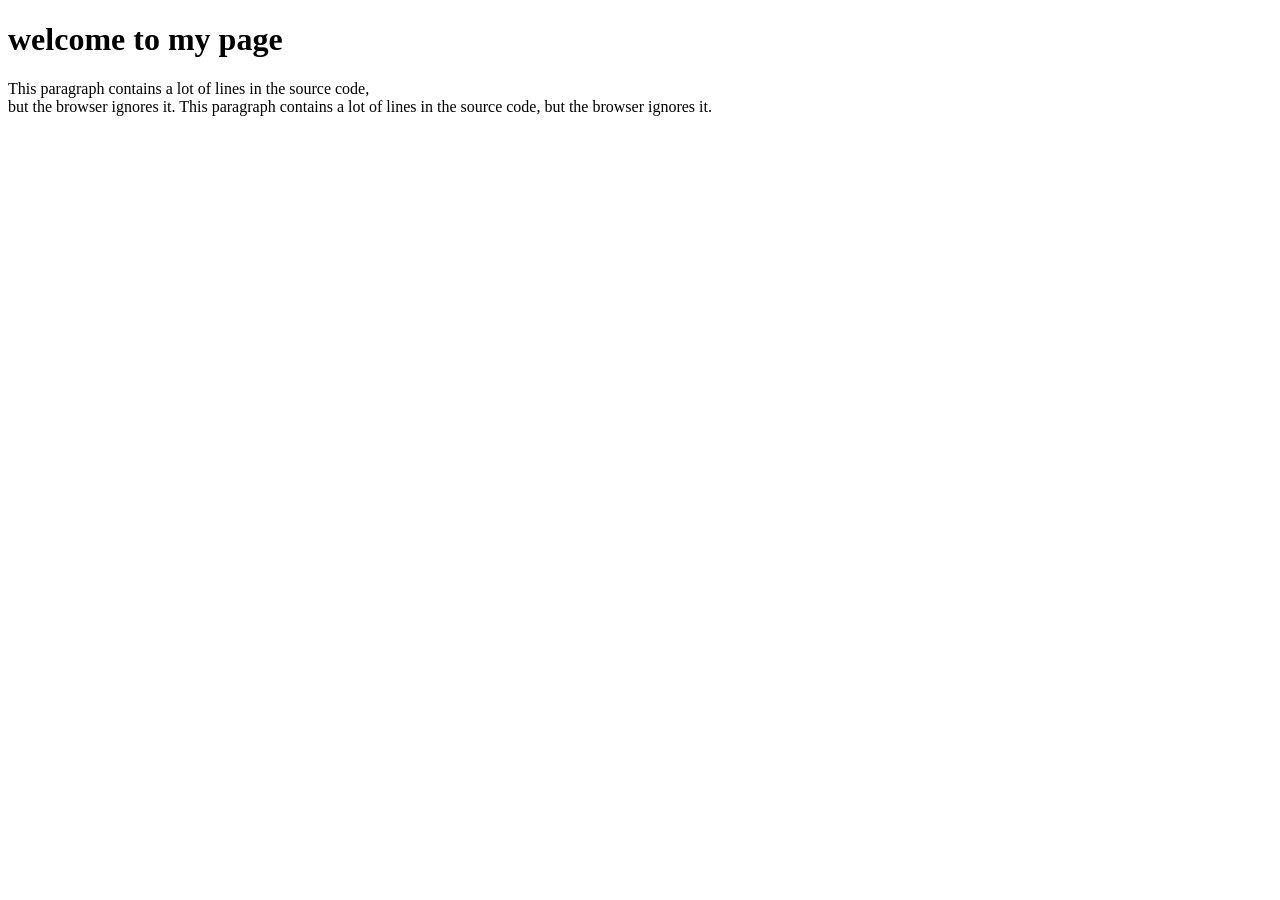
==== index.html @ f7aea00a "business plan" ====
<!DOCTYPE html>
<html lang="en">
    <head>
        <meta charset="UTF-8">
        <meta name="viewport" content="width=device-width, initial-scale=1.0">
        <title>about</title>
    </head>
    <body>
    <h1>welcome to my page</h1> 
    <p>This paragraph 
            contains a lot of lines 
            in the source code, <br> 
            but the browser 
            ignores it. This paragraph 
            contains a lot of lines 
            in the source code, 
            but the browser 
            ignores it.  <br>
        </p>
    </body>
</html>
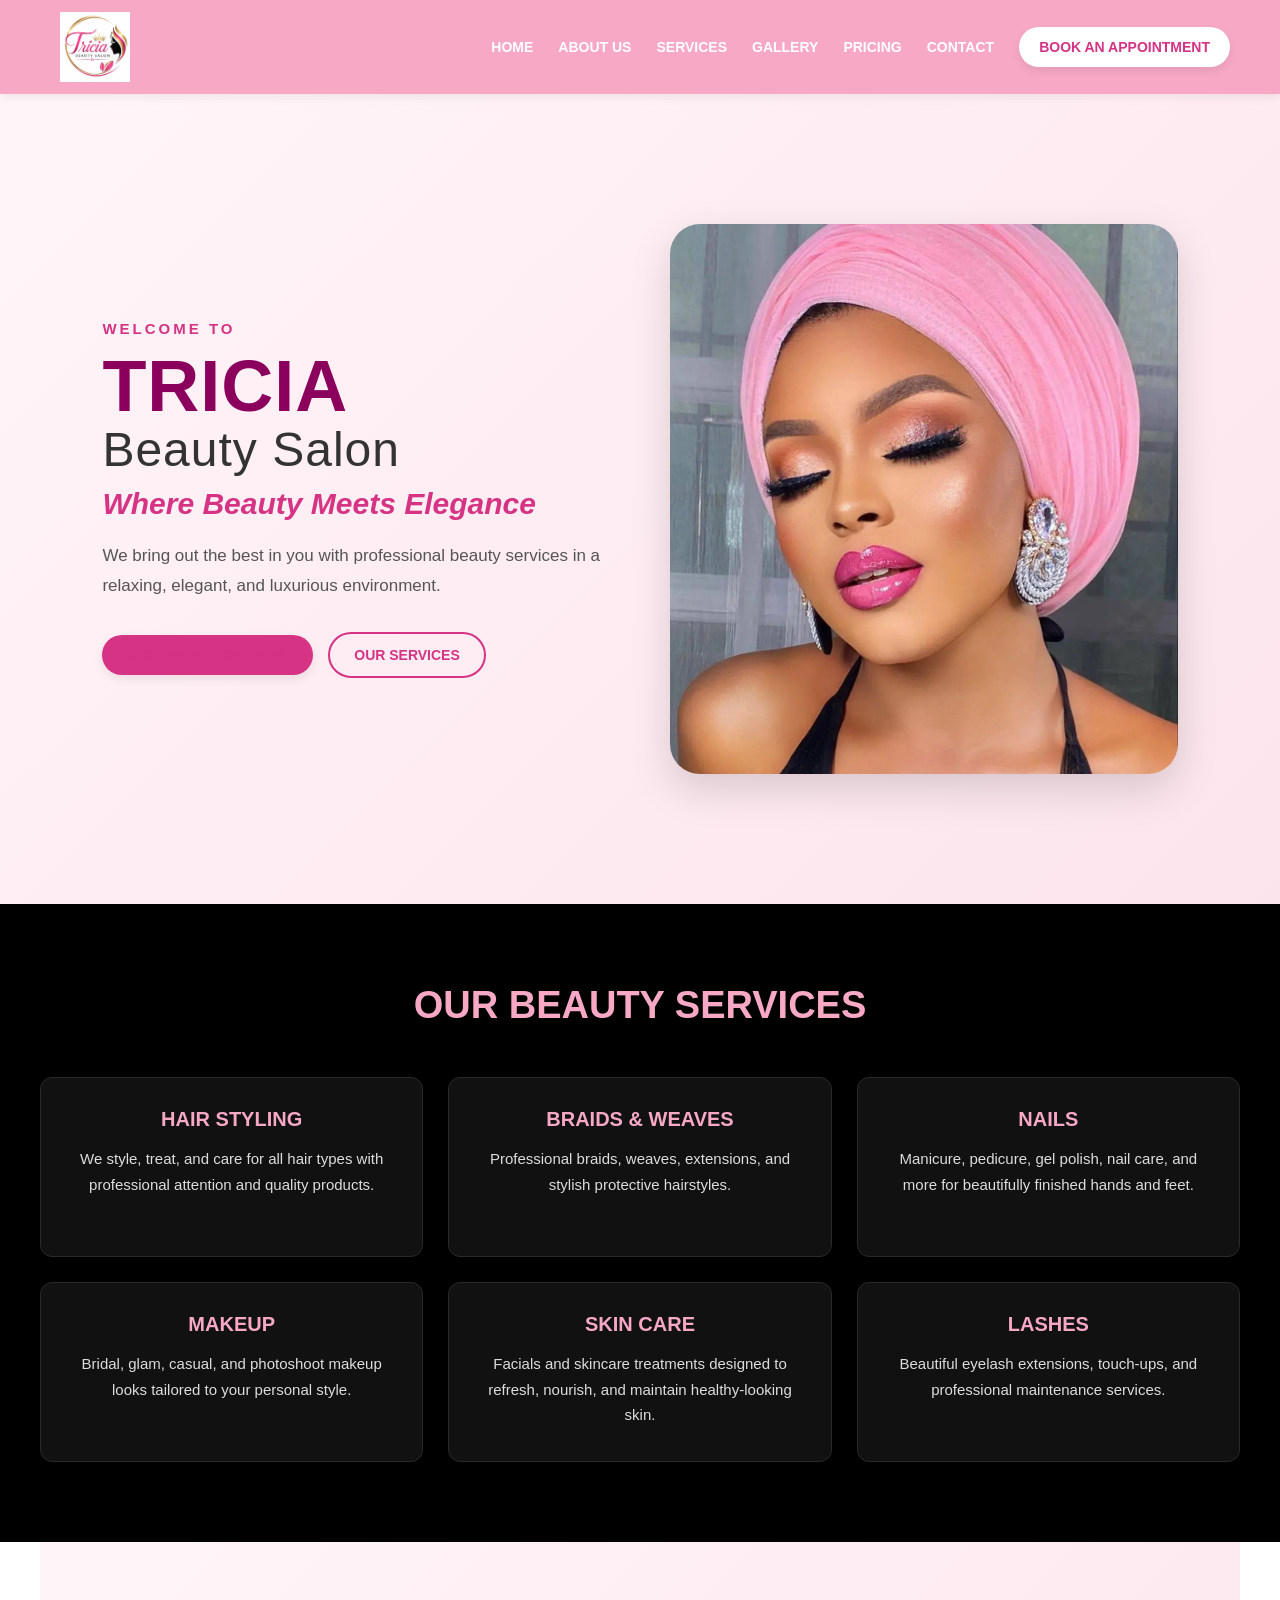
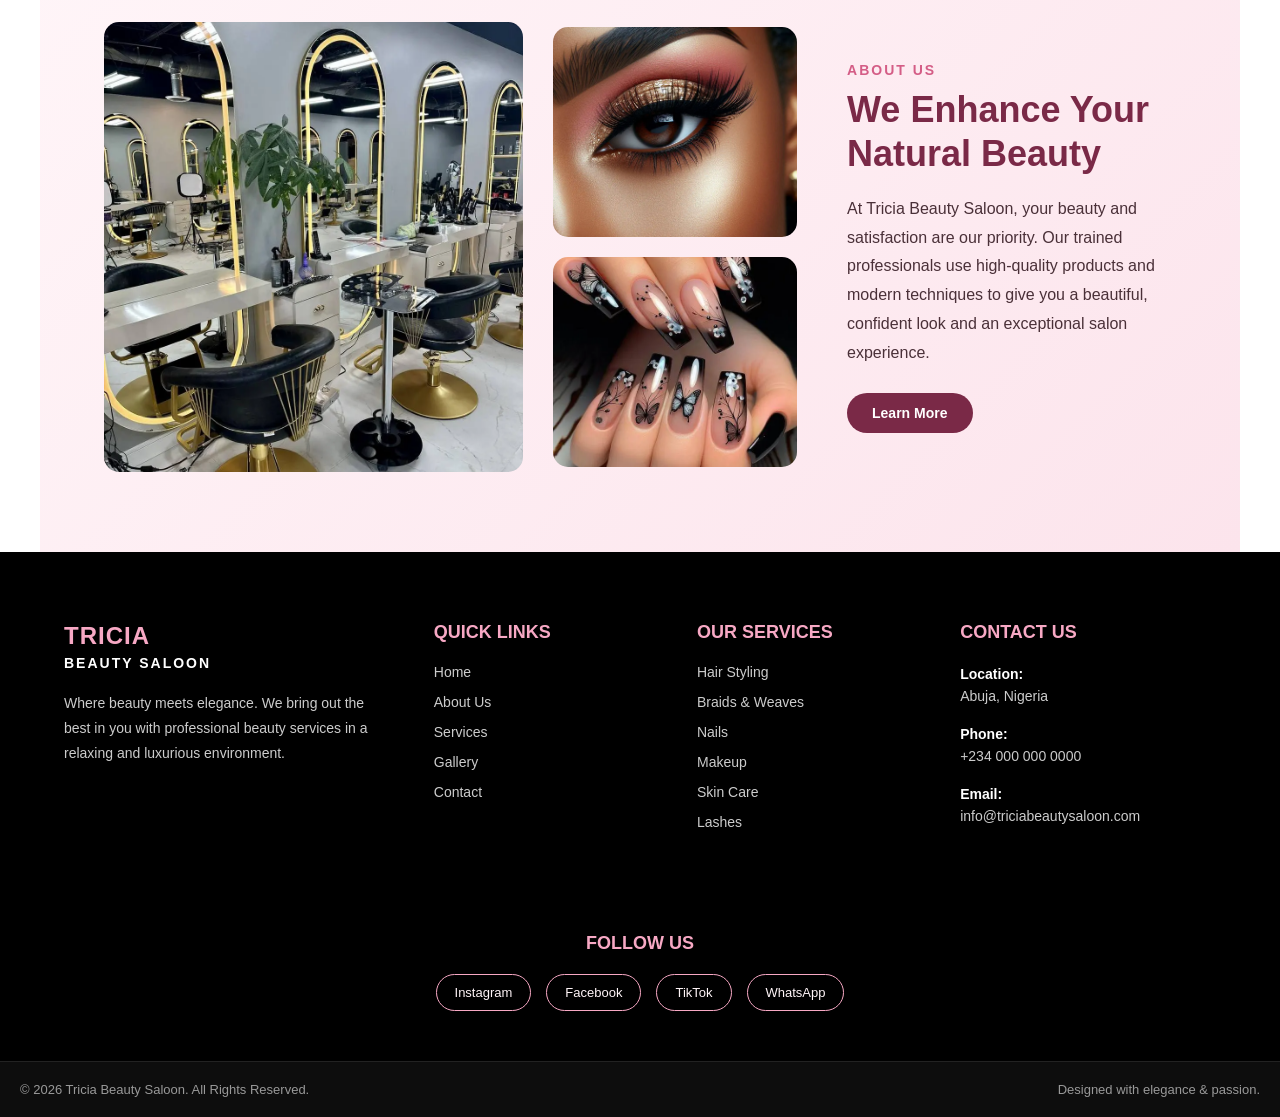
==== commit b768caba: "tricia" ====
--- a/index.html
+++ b/index.html
@@ -1,21 +1,374 @@
+
 <!DOCTYPE html>
 <html lang="en">
-    <head>
-        <meta charset="UTF-8">
-        <meta name="viewport" content="width=device-width, initial-scale=1.0">
-        <title>about</title>
-    </head>
-    <body>
-    <h1>welcome to my page</h1> 
-    <p>This paragraph 
-            contains a lot of lines 
-            in the source code, <br> 
-            but the browser 
-            ignores it. This paragraph 
-            contains a lot of lines 
-            in the source code, 
-            but the browser 
-            ignores it.  <br>
-        </p>
-    </body>
-</html>+<head>
+    <meta charset="UTF-8">
+    <meta name="viewport" content="width=device-width, initial-scale=1.0">
+
+    <meta
+        name="description"
+        content="Tricia Beauty Salon - Professional beauty, hair, and salon services."
+    >
+
+    <title>Tricia Beauty Salon</title>
+
+    <link rel="stylesheet" href="style/style.css">
+</head>
+
+<body>
+
+    <header class="site-header">
+
+        <!-- Logo -->
+        <a href="index.html" class="logo" aria-label="Tricia Beauty Salon Home">
+            <img
+                src="image/beauty_logo.webp"
+                alt="Tricia Beauty Salon Logo"
+            >
+        </a>
+
+        <!-- Navigation -->
+        <nav class="navbar" aria-label="Main Navigation">
+
+            <button
+                class="menu-toggle"
+                type="button"
+                aria-label="Open navigation menu"
+                aria-expanded="false"
+            >
+                <span></span>
+                <span></span>
+                <span></span>
+            </button>
+
+            <ul class="nav-list">
+
+                <li>
+                    <a href="index.html">HOME</a>
+                </li>
+
+                <li>
+                    <a href="about.html">ABOUT US</a>
+                </li>
+
+                <li>
+                    <a href="service.html">SERVICES</a>
+                </li>
+
+                <li>
+                    <a href="gallery.html">GALLERY</a>
+                </li>
+
+                <li>
+                    <a href="pricing.html">PRICING</a>
+                </li>
+
+                <li>
+                    <a href="contact.html">CONTACT</a>
+                </li>
+
+                <li>
+                    <a
+                        href="appointment.html"
+                        class="appointment-btn"
+                    >
+                        BOOK AN APPOINTMENT
+                    </a>
+                </li>
+
+            </ul>
+
+        </nav>
+
+    </header>
+
+
+<section class="home-section">
+
+    <!-- Text Content -->
+    <article class="home-text">
+
+        <div class="home-content">
+
+            <p class="home-subtitle">WELCOME TO</p>
+
+            <h1>
+                TRICIA
+                <span>Beauty Salon</span>
+            </h1>
+
+            <h2>Where Beauty Meets Elegance</h2>
+
+            <p class="home-description">
+                We bring out the best in you with professional beauty
+                services in a relaxing, elegant, and luxurious environment.
+            </p>
+
+            <div class="home-buttons">
+                <a
+                    href="appointment.html"
+                    class="appointment-btn"
+                >
+                    BOOK AN APPOINTMENT
+                </a>
+
+                <a
+                    href="service.html"
+                    class="services-btn"
+                >
+                    OUR SERVICES
+                </a>
+            </div>
+
+        </div>
+
+    </article>
+
+
+    <!-- Image Content -->
+    <article class="home-image">
+
+        <div class="home-image-wrapper">
+            <img
+                src="image/makeup.webp"
+                alt="Professional makeup service at Tricia Beauty Salon"
+            >
+        </div>
+    </article>
+</section>
+
+
+
+
+
+
+<section class="home-service" aria-labelledby="services-title">
+    <div class="services-container">
+
+    <div class="services-heading">
+        <h2 id="services-title">Our Beauty Services</h2>
+        
+    </div>
+
+    <div class="services-grid">
+
+        <article class="home-ss">
+            <h3>Hair Styling</h3>
+            <p>
+                We style, treat, and care for all hair types with
+                professional attention and quality products.
+            </p>
+        </article>
+
+        <article class="home-ss">
+            <h3>Braids &amp; Weaves</h3>
+            <p>
+                Professional braids, weaves, extensions, and stylish
+                protective hairstyles.
+            </p>
+        </article>
+
+        <article class="home-ss">
+            <h3>Nails</h3>
+            <p>
+                Manicure, pedicure, gel polish, nail care, and more
+                for beautifully finished hands and feet.
+            </p>
+        </article>
+
+        <article class="home-ss">
+            <h3>Makeup</h3>
+            <p>
+                Bridal, glam, casual, and photoshoot makeup looks
+                tailored to your personal style.
+            </p>
+        </article>
+
+        <article class="home-ss">
+            <h3>Skin Care</h3>
+            <p>
+                Facials and skincare treatments designed to refresh,
+                nourish, and maintain healthy-looking skin.
+            </p>
+        </article>
+
+        <article class="home-ss">
+            <h3>Lashes</h3>
+            <p>
+                Beautiful eyelash extensions, touch-ups, and
+                professional maintenance services.
+            </p>
+        </article>
+
+    </div>
+</div>
+
+</section>
+
+
+
+
+
+<section class="home-about" aria-labelledby="about-title">
+
+    <!-- Main Image -->
+    <div class="home-about-image">
+        <img
+            src="image/saloon.webp"
+            alt="Elegant interior of Tricia Beauty Saloon"
+            loading="lazy"
+        >
+    </div>
+
+    <!-- Supporting Images -->
+    <div class="home-about-gallery">
+        <img
+            src="image/eyelash.webp"
+            alt="Professional eyelash beauty service"
+            loading="lazy"
+        >
+
+        <img
+            src="image/nails.webp"
+            alt="Professional nail treatment"
+            loading="lazy"
+        >
+    </div>
+
+    <!-- About Content -->
+    <article class="home-about-text">
+
+        <span class="about-label">About Us</span>
+
+        <h2 id="about-title">
+            We Enhance Your Natural Beauty
+        </h2>
+
+        <p>
+            At Tricia Beauty Saloon, your beauty and satisfaction
+            are our priority. Our trained professionals use
+            high-quality products and modern techniques to give
+            you a beautiful, confident look and an exceptional
+            salon experience.
+        </p>
+
+        <a href="about.html" class="about-btn">
+            Learn More
+        </a>
+
+    </article>
+
+</section>
+
+
+
+
+
+
+
+
+
+
+
+
+
+<footer class="site-footer">
+
+<div class="footer-container">
+
+    <!-- About -->
+    <div class="footer-column footer-about">
+        <h2>TRICIA <span>BEAUTY SALOON</span></h2>
+        <p>
+            Where beauty meets elegance. We bring out the best in you
+            with professional beauty services in a relaxing and
+            luxurious environment.
+        </p>
+    </div>
+
+    <!-- Quick Links -->
+    <div class="footer-column">
+        <h3>Quick Links</h3>
+        <ul>
+            <li><a href="index.html">Home</a></li>
+            <li><a href="about.html">About Us</a></li>
+            <li><a href="service.html">Services</a></li>
+            <li><a href="gallery.html">Gallery</a></li>
+            <li><a href="contact.html">Contact</a></li>
+        </ul>
+    </div>
+
+    <!-- Services -->
+    <div class="footer-column">
+        <h3>Our Services</h3>
+        <ul>
+            <li><a href="service.html">Hair Styling</a></li>
+            <li><a href="service.html">Braids &amp; Weaves</a></li>
+            <li><a href="service.html">Nails</a></li>
+            <li><a href="service.html">Makeup</a></li>
+            <li><a href="service.html">Skin Care</a></li>
+            <li><a href="service.html">Lashes</a></li>
+        </ul>
+    </div>
+
+    <!-- Contact -->
+    <div class="footer-column footer-contact">
+        <h3>Contact Us</h3>
+
+        <p>
+            <strong>Location:</strong><br>
+            Abuja, Nigeria
+        </p>
+
+        <p>
+            <strong>Phone:</strong><br>
+            <a href="tel:+2340000000000">+234 000 000 0000</a>
+        </p>
+
+        <p>
+            <strong>Email:</strong><br>
+            <a href="mailto:info@triciabeautysaloon.com">
+                info@triciabeautysaloon.com
+            </a>
+        </p>
+    </div>
+
+</div>
+
+<!-- Social Media -->
+<div class="footer-social">
+    <h3>Follow Us</h3>
+
+    <div class="social-links">
+        <a href="#" aria-label="Instagram">Instagram</a>
+        <a href="#" aria-label="Facebook">Facebook</a>
+        <a href="#" aria-label="TikTok">TikTok</a>
+        <a href="#" aria-label="WhatsApp">WhatsApp</a>
+    </div>
+</div>
+
+<!-- Bottom Footer -->
+<div class="footer-bottom">
+    <p>
+        &copy; 2026 Tricia Beauty Saloon. All Rights Reserved.
+    </p>
+
+    <p>
+        Designed with elegance &amp; passion.
+    </p>
+</div>
+
+</footer>
+
+
+
+
+
+
+
+
+
+    <script src="script.js"></script>
+
+</body>
+</html>
--- a/style/style.css
+++ b/style/style.css
@@ -0,0 +1,1298 @@
+
+/* ========================================
+   RESET
+======================================== */
+
+* {
+    margin: 0;
+    padding: 0;
+    box-sizing: border-box;
+}
+
+html {
+    scroll-behavior: smooth;
+}
+
+img {
+    width: 100px;
+}
+
+body {
+    font-family: Arial, Helvetica, sans-serif;
+    background-color: #ffffff;
+    color: #333333;
+}
+
+
+/* ========================================
+   HEADER
+======================================== */
+
+.site-header {
+    width: 100%;
+    min-height: 90px;
+
+    display: flex;
+    align-items: center;
+    justify-content: space-between;
+
+    padding: 12px 50px;
+
+    background-color: #f7a8c4;
+
+    box-shadow: 0 2px 10px rgba(0, 0, 0, 0.08);
+
+    position: relative;
+    z-index: 1000;
+}
+
+
+/* ========================================
+   LOGO
+======================================== */
+
+.logo {
+    display: flex;
+    align-items: center;
+
+    text-decoration: none;
+
+    flex-shrink: 0;
+}
+
+.logo img {
+    display: block;
+
+    width: 90px;
+    height: 70px;
+
+    object-fit: contain;
+}
+
+
+/* ========================================
+   NAVIGATION
+======================================== */
+
+.navbar {
+    display: flex;
+    align-items: center;
+}
+
+.nav-list {
+    display: flex;
+    align-items: center;
+
+    gap: 25px;
+
+    list-style: none;
+}
+
+.nav-list li {
+    display: flex;
+    align-items: center;
+}
+
+
+/* ========================================
+   NAVIGATION LINKS
+======================================== */
+
+.nav-list li a {
+    display: inline-block;
+
+    color: #ffffff;
+
+    text-decoration: none;
+
+    font-size: 14px;
+    font-weight: 700;
+
+    padding: 8px 0;
+
+    transition:
+        color 0.3s ease,
+        transform 0.3s ease;
+}
+
+.nav-list li a:hover {
+    color: #8b005d;
+
+    transform: translateY(-2px);
+}
+
+
+/* ========================================
+   APPOINTMENT BUTTON
+======================================== */
+
+.appointment-btn {
+    padding: 12px 20px !important;
+
+    background-color: #ffffff;
+
+    color: #d63384 !important;
+
+    border-radius: 30px;
+
+    font-weight: 700 !important;
+
+    box-shadow: 0 4px 10px rgba(0, 0, 0, 0.08);
+
+    transition:
+        background-color 0.3s ease,
+        color 0.3s ease,
+        transform 0.3s ease !important;
+}
+
+.appointment-btn:hover {
+    background-color: #d63384;
+
+    color: #ffffff !important;
+
+    transform: translateY(-2px) !important;
+}
+
+
+/* ========================================
+   MOBILE MENU BUTTON
+======================================== */
+
+.menu-toggle {
+    display: none;
+
+    width: 42px;
+    height: 42px;
+
+    padding: 8px;
+
+    border: none;
+    border-radius: 6px;
+
+    background-color: transparent;
+
+    cursor: pointer;
+}
+
+.menu-toggle span {
+    display: block;
+
+    width: 100%;
+    height: 3px;
+
+    margin: 5px 0;
+
+    background-color: #ffffff;
+
+    border-radius: 5px;
+
+    transition: 0.3s ease;
+}
+
+
+/* ========================================
+   TABLET
+======================================== */
+
+@media (max-width: 1100px) {
+
+    .site-header {
+        padding: 12px 30px;
+    }
+
+    .nav-list {
+        gap: 18px;
+    }
+
+    .nav-list li a {
+        font-size: 13px;
+    }
+
+    .appointment-btn {
+        padding: 10px 15px !important;
+    }
+}
+
+
+/* ========================================
+   MOBILE
+======================================== */
+
+@media (max-width: 768px) {
+
+    .site-header {
+        min-height: 75px;
+
+        padding: 10px 20px;
+    }
+
+    .logo img {
+        width: 75px;
+        height: 55px;
+    }
+
+    .navbar {
+        position: relative;
+    }
+
+    .menu-toggle {
+        display: block;
+    }
+
+    .nav-list {
+        display: none;
+
+        flex-direction: column;
+        align-items: stretch;
+
+        gap: 0;
+
+        position: absolute;
+
+        top: 55px;
+        right: 0;
+
+        width: 230px;
+
+        padding: 10px 0;
+
+        background-color: #d63384;
+
+        border-radius: 8px;
+
+        box-shadow: 0 8px 20px rgba(0, 0, 0, 0.15);
+    }
+
+    .nav-list.show {
+        display: flex;
+    }
+
+    .nav-list li {
+        width: 100%;
+    }
+
+    .nav-list li a {
+        display: block;
+
+        width: 100%;
+
+        padding: 13px 20px;
+
+        font-size: 13px;
+    }
+
+    .nav-list li a:hover {
+        background-color: #b82069;
+
+        color: #ffffff;
+    }
+
+    .appointment-btn {
+        margin: 8px 15px;
+
+        width: calc(100% - 30px) !important;
+
+        text-align: center;
+
+        background-color: #ffffff;
+    }
+}
+
+
+/* ========================================
+   SMALL MOBILE
+======================================== */
+
+@media (max-width: 400px) {
+
+    .site-header {
+        padding: 10px 15px;
+    }
+
+    .logo img {
+        width: 65px;
+        height: 50px;
+    }
+
+    .nav-list {
+        width: 210px;
+    }
+}
+
+
+
+/* ========================================
+   HOME SECTION
+======================================== */
+
+.home-section {
+    width: 100%;
+    min-height: calc(100vh - 90px);
+
+    display: flex;
+    align-items: center;
+    justify-content: space-between;
+
+    gap: 60px;
+
+    padding: 70px 8%;
+
+    background: linear-gradient(
+        135deg,
+        #fff5f8,
+        #fce4ec
+    );
+}
+
+
+/* ========================================
+   HOME TEXT
+======================================== */
+
+.home-text {
+    flex: 1;
+
+    max-width: 600px;
+
+    display: flex;
+    align-items: center;
+}
+
+.home-content {
+    width: 100%;
+}
+
+
+/* Small Heading */
+
+.home-subtitle {
+    margin-bottom: 12px;
+
+    color: #d63384;
+
+    font-size: 15px;
+    font-weight: 700;
+
+    letter-spacing: 3px;
+}
+
+
+/* Main Heading */
+
+.home-content h1 {
+    margin-bottom: 12px;
+
+    color: #8b005d;
+
+    font-size: clamp(42px, 6vw, 72px);
+
+    line-height: 1.05;
+
+    font-weight: 800;
+
+    letter-spacing: 1px;
+}
+
+.home-content h1 span {
+    display: block;
+
+    color: #333333;
+
+    font-size: clamp(28px, 4vw, 48px);
+
+    font-weight: 500;
+}
+
+
+/* Tagline */
+
+.home-content h2 {
+    margin-bottom: 20px;
+
+    color: #d63384;
+
+    font-size: clamp(20px, 3vw, 30px);
+
+    font-weight: 600;
+
+    font-style: italic;
+}
+
+
+/* Description */
+
+.home-description {
+    max-width: 520px;
+
+    margin-bottom: 30px;
+
+    color: #555555;
+
+    font-size: 17px;
+
+    line-height: 1.8;
+}
+
+
+/* ========================================
+   HOME BUTTONS
+======================================== */
+
+.home-buttons {
+    display: flex;
+    align-items: center;
+
+    gap: 15px;
+
+    flex-wrap: wrap;
+}
+
+
+/* Appointment Button */
+
+.home-buttons .appointment-btn {
+    display: inline-block;
+
+    padding: 14px 24px;
+
+    background-color: #d63384;
+
+    color: #ffffff;
+
+    text-decoration: none;
+
+    border-radius: 30px;
+
+    font-size: 14px;
+
+    font-weight: 700;
+
+    transition: 0.3s ease;
+}
+
+.home-buttons .appointment-btn:hover {
+    background-color: #8b005d;
+
+    transform: translateY(-3px);
+}
+
+
+/* Services Button */
+
+.services-btn {
+    display: inline-block;
+
+    padding: 13px 24px;
+
+    border: 2px solid #d63384;
+
+    border-radius: 30px;
+
+    color: #d63384;
+
+    text-decoration: none;
+
+    font-size: 14px;
+
+    font-weight: 700;
+
+    transition: 0.3s ease;
+}
+
+.services-btn:hover {
+    background-color: #d63384;
+
+    color: #ffffff;
+
+    transform: translateY(-3px);
+}
+
+
+/* ========================================
+   HOME IMAGE
+======================================== */
+
+.home-image {
+    flex: 1;
+
+    display: flex;
+
+    justify-content: center;
+
+    align-items: center;
+}
+
+.home-image-wrapper {
+    position: relative;
+
+    width: min(100%, 520px);
+
+    overflow: hidden;
+
+    border-radius: 30px;
+
+    box-shadow:
+        0 15px 40px rgba(0, 0, 0, 0.15);
+}
+
+.home-image-wrapper img {
+    display: block;
+
+    width: 100%;
+
+    height: 550px;
+
+    object-fit: cover;
+
+    transition: transform 0.5s ease;
+}
+
+.home-image-wrapper:hover img {
+    transform: scale(1.04);
+}
+
+
+/* ========================================
+   TABLET
+======================================== */
+
+@media (max-width: 900px) {
+
+    .home-section {
+        gap: 40px;
+
+        padding: 60px 5%;
+    }
+
+    .home-image-wrapper img {
+        height: 450px;
+    }
+
+    .home-content h1 {
+        font-size: 50px;
+    }
+
+    .home-content h1 span {
+        font-size: 34px;
+    }
+}
+
+
+/* ========================================
+   MOBILE
+======================================== */
+
+@media (max-width: 768px) {
+
+    .home-section {
+        min-height: auto;
+
+        flex-direction: column;
+
+        text-align: center;
+
+        padding: 60px 20px;
+    }
+
+
+    /* Text */
+
+    .home-text {
+        width: 100%;
+
+        max-width: 650px;
+
+        justify-content: center;
+    }
+
+    .home-description {
+        margin-left: auto;
+        margin-right: auto;
+
+        font-size: 16px;
+    }
+
+
+    /* Buttons */
+
+    .home-buttons {
+        justify-content: center;
+    }
+
+
+    /* Image */
+
+    .home-image {
+        width: 100%;
+    }
+
+    .home-image-wrapper {
+        max-width: 500px;
+
+        border-radius: 20px;
+    }
+
+    .home-image-wrapper img {
+        height: 420px;
+    }
+}
+
+
+/* ========================================
+   SMALL MOBILE
+======================================== */
+
+@media (max-width: 480px) {
+
+    .home-section {
+        padding: 45px 15px;
+    }
+
+    .home-subtitle {
+        font-size: 13px;
+
+        letter-spacing: 2px;
+    }
+
+    .home-content h1 {
+        font-size: 42px;
+    }
+
+    .home-content h1 span {
+        font-size: 28px;
+    }
+
+    .home-content h2 {
+        font-size: 21px;
+    }
+
+    .home-description {
+        font-size: 15px;
+
+        line-height: 1.7;
+    }
+
+    .home-buttons {
+        flex-direction: column;
+
+        width: 100%;
+    }
+
+    .home-buttons a {
+        width: 100%;
+
+        max-width: 280px;
+
+        text-align: center;
+    }
+
+    .home-image-wrapper img {
+        height: 350px;
+    }
+}
+
+
+
+/* ================================
+HOME SERVICES SECTION
+================================ */
+
+.home-service {
+width: 100%;
+padding: 80px 20px;
+background-color: #000;
+color: #fff5f8;
+}
+
+.services-container {
+width: 100%;
+max-width: 1200px;
+margin: 0 auto;
+}
+
+/* Section Heading */
+.services-heading {
+max-width: 650px;
+margin: 0 auto 50px;
+text-align: center;
+}
+
+.section-subtitle {
+margin-bottom: 10px;
+color: #f7a8c4;
+font-size: 14px;
+font-weight: 600;
+letter-spacing: 2px;
+text-transform: uppercase;
+}
+
+.services-heading h2 {
+margin-bottom: 15px;
+color: #f7a8c4;
+font-size: 38px;
+text-transform: uppercase;
+}
+
+.services-heading p {
+color: #ddd;
+line-height: 1.7;
+}
+
+/* Services Grid */
+.services-grid {
+display: grid;
+grid-template-columns: repeat(3, 1fr);
+gap: 25px;
+}
+
+/* Individual Service */
+.home-ss {
+padding: 30px 25px;
+min-height: 180px;
+background-color: #111;
+border: 1px solid #292929;
+border-radius: 12px;
+text-align: center;
+transition: transform 0.3s ease, border-color 0.3s ease;
+}
+
+.home-ss:hover {
+transform: translateY(-8px);
+border-color: #f7a8c4;
+}
+
+.home-ss h3 {
+margin-bottom: 15px;
+color: #f7a8c4;
+font-size: 20px;
+text-transform: uppercase;
+}
+
+.home-ss p {
+margin: 0;
+color: #ddd;
+font-size: 15px;
+line-height: 1.7;
+}
+
+/* ================================
+TABLET
+================================ */
+
+@media (max-width: 900px) {
+.services-grid {
+grid-template-columns: repeat(2, 1fr);
+}
+}
+
+/* ================================
+MOBILE
+================================ */
+
+@media (max-width: 600px) {
+.home-service {
+padding: 60px 15px;
+}
+
+.services-heading {
+    margin-bottom: 35px;
+}
+
+.services-heading h2 {
+    font-size: 28px;
+}
+
+.services-grid {
+    grid-template-columns: 1fr;
+    gap: 20px;
+}
+
+.home-ss {
+    min-height: auto;
+    padding: 25px 20px;
+}
+
+}
+
+/* =================================
+FOOTER 
+================================= */
+
+.site-footer {
+width: 100%;
+background-color: #000;
+color: #fff5f8;
+padding-top: 70px;
+}
+
+/* Main Footer Container */
+.footer-container {
+width: 90%;
+max-width: 1200px;
+margin: 0 auto;
+
+display: grid;
+grid-template-columns: 1.5fr 1fr 1fr 1.2fr;
+gap: 50px;
+```
+
+}
+
+/* Footer Columns */
+.footer-column h2 {
+margin-bottom: 20px;
+color: #f7a8c4;
+font-size: 24px;
+letter-spacing: 1px;
+}
+
+.footer-column h2 span {
+display: block;
+color: #fff;
+font-size: 14px;
+margin-top: 5px;
+letter-spacing: 2px;
+}
+
+.footer-column h3 {
+margin-bottom: 20px;
+color: #f7a8c4;
+font-size: 18px;
+text-transform: uppercase;
+}
+
+/* About Text */
+.footer-about p {
+max-width: 350px;
+color: #ccc;
+font-size: 14px;
+line-height: 1.8;
+}
+
+/* Lists */
+.footer-column ul {
+padding: 0;
+margin: 0;
+list-style: none;
+}
+
+.footer-column ul li {
+margin-bottom: 12px;
+}
+
+.footer-column ul li a {
+color: #ccc;
+text-decoration: none;
+font-size: 14px;
+transition: color 0.3s ease;
+}
+
+.footer-column ul li a:hover {
+color: #f7a8c4;
+}
+
+/* Contact */
+.footer-contact p {
+margin-bottom: 15px;
+color: #ccc;
+font-size: 14px;
+line-height: 1.6;
+}
+
+.footer-contact strong {
+color: #fff;
+}
+
+.footer-contact a {
+color: #ccc;
+text-decoration: none;
+}
+
+.footer-contact a:hover {
+color: #f7a8c4;
+}
+
+/* Social Media */
+.footer-social {
+width: 90%;
+max-width: 1200px;
+margin: 60px auto 0;
+padding: 30px 0;
+
+```
+border-top: 1px solid #292929;
+text-align: center;
+
+
+}
+
+.footer-social h3 {
+margin-bottom: 20px;
+color: #f7a8c4;
+font-size: 18px;
+text-transform: uppercase;
+}
+
+.social-links {
+display: flex;
+justify-content: center;
+align-items: center;
+flex-wrap: wrap;
+gap: 15px;
+}
+
+.social-links a {
+padding: 10px 18px;
+color: #fff5f8;
+border: 1px solid #f7a8c4;
+border-radius: 25px;
+text-decoration: none;
+font-size: 13px;
+transition: all 0.3s ease;
+}
+
+.social-links a:hover {
+background-color: #f7a8c4;
+color: #000;
+}
+
+/* Footer Bottom */
+.footer-bottom {
+margin-top: 20px;
+padding: 20px;
+
+display: flex;
+justify-content: space-between;
+align-items: center;
+
+background-color: #0d0d0d;
+border-top: 1px solid #222;
+
+
+}
+
+.footer-bottom p {
+margin: 0;
+color: #999;
+font-size: 13px;
+}
+
+/* =================================
+TABLET
+================================= */
+
+@media (max-width: 900px) {
+
+.footer-container {
+    grid-template-columns: repeat(2, 1fr);
+    gap: 40px;
+}
+
+}
+
+/* =================================
+MOBILE
+================================= */
+
+@media (max-width: 600px) {
+
+.site-footer {
+    padding-top: 50px;
+}
+
+.footer-container {
+    width: 90%;
+    grid-template-columns: 1fr;
+    gap: 35px;
+    text-align: center;
+}
+
+.footer-about p {
+    max-width: 100%;
+}
+
+.footer-bottom {
+    flex-direction: column;
+    gap: 10px;
+    text-align: center;
+}
+
+.social-links {
+    flex-direction: column;
+}
+
+.social-links a {
+    width: 180px;
+}
+
+}
+
+
+/* =========================================
+   HOME ABOUT SECTION
+========================================= */
+
+.home-about {
+    width: 100%;
+    max-width: 1200px;
+    margin: 0 auto;
+    padding: 80px 5%;
+
+    display: grid;
+    grid-template-columns: 1.2fr 0.7fr 1fr;
+    align-items: center;
+    gap: 30px;
+
+    background: linear-gradient(
+        135deg,
+        #fff5f8,
+        #fce4ec
+    );
+}
+
+
+/* =========================================
+   MAIN IMAGE
+========================================= */
+
+.home-about-image {
+    width: 100%;
+    height: 450px;
+    overflow: hidden;
+    border-radius: 15px;
+}
+
+.home-about-image img {
+    width: 100%;
+    height: 100%;
+
+    display: block;
+    object-fit: cover;
+
+    transition: transform 0.5s ease;
+}
+
+.home-about-image:hover img {
+    transform: scale(1.05);
+}
+
+
+/* =========================================
+   SUPPORTING IMAGE GALLERY
+========================================= */
+
+.home-about-gallery {
+    display: flex;
+    flex-direction: column;
+    gap: 20px;
+}
+
+.home-about-gallery img {
+    width: 100%;
+    height: 210px;
+
+    display: block;
+    object-fit: cover;
+
+    border-radius: 15px;
+
+    transition:
+        transform 0.4s ease,
+        box-shadow 0.4s ease;
+}
+
+.home-about-gallery img:hover {
+    transform: translateY(-5px);
+}
+
+
+/* =========================================
+   ABOUT CONTENT
+========================================= */
+
+.home-about-text {
+    padding: 20px;
+}
+
+.about-label {
+    display: inline-block;
+    margin-bottom: 10px;
+
+    color: #d45d86;
+
+    font-size: 14px;
+    font-weight: 700;
+    letter-spacing: 2px;
+    text-transform: uppercase;
+}
+
+.home-about-text h2 {
+    margin: 0 0 20px;
+
+    color: #7a2947;
+
+    font-size: 36px;
+    font-weight: 700;
+    line-height: 1.2;
+}
+
+.home-about-text p:not(.about-label) {
+    margin: 0 0 25px;
+
+    color: #4a3038;
+
+    font-size: 16px;
+    line-height: 1.8;
+}
+
+
+/* =========================================
+   LEARN MORE BUTTON
+========================================= */
+
+.about-btn {
+    display: inline-block;
+
+    padding: 12px 25px;
+
+    background-color: #7a2947;
+    color: #ffffff;
+
+    border-radius: 25px;
+
+    text-decoration: none;
+    font-size: 14px;
+    font-weight: 600;
+
+    transition:
+        background-color 0.3s ease,
+        transform 0.3s ease,
+        box-shadow 0.3s ease;
+}
+
+.about-btn:hover {
+    background-color: #d45d86;
+    transform: translateY(-3px);
+
+    box-shadow: 0 8px 20px rgba(122, 41, 71, 0.2);
+}
+
+.about-btn:focus-visible {
+    outline: 3px solid #d45d86;
+    outline-offset: 4px;
+}
+
+
+/* =========================================
+   TABLET
+========================================= */
+
+@media (max-width: 900px) {
+
+    .home-about {
+        grid-template-columns: 1fr 1fr;
+        gap: 25px;
+        padding: 60px 5%;
+    }
+
+    .home-about-image {
+        height: 400px;
+    }
+
+    .home-about-gallery {
+        gap: 15px;
+    }
+
+    .home-about-gallery img {
+        height: 190px;
+    }
+
+    .home-about-text {
+        grid-column: 1 / -1;
+        padding: 20px 10%;
+
+        text-align: center;
+    }
+
+    .home-about-text h2 {
+        font-size: 32px;
+    }
+}
+
+
+/* =========================================
+   MOBILE
+========================================= */
+
+@media (max-width: 600px) {
+
+    .home-about {
+        grid-template-columns: 1fr;
+
+        padding: 50px 20px;
+        gap: 20px;
+    }
+
+    .home-about-image {
+        height: 350px;
+    }
+
+    .home-about-gallery {
+        display: grid;
+        grid-template-columns: 1fr 1fr;
+        gap: 15px;
+    }
+
+    .home-about-gallery img {
+        height: 180px;
+    }
+
+    .home-about-text {
+        grid-column: auto;
+        padding: 15px 5px;
+
+        text-align: center;
+    }
+
+    .home-about-text h2 {
+        font-size: 28px;
+    }
+
+    .home-about-text p:not(.about-label) {
+        font-size: 15px;
+        line-height: 1.7;
+    }
+
+    .about-btn {
+        padding: 11px 22px;
+    }
+}
+
+
+/* =========================================
+   SMALL MOBILE DEVICES
+========================================= */
+
+@media (max-width: 400px) {
+
+    .home-about {
+        padding: 40px 15px;
+    }
+
+    .home-about-image {
+        height: 300px;
+    }
+
+    .home-about-gallery {
+        grid-template-columns: 1fr;
+    }
+
+    .home-about-gallery img {
+        height: 200px;
+    }
+
+    .home-about-text h2 {
+        font-size: 25px;
+    }
+}
+
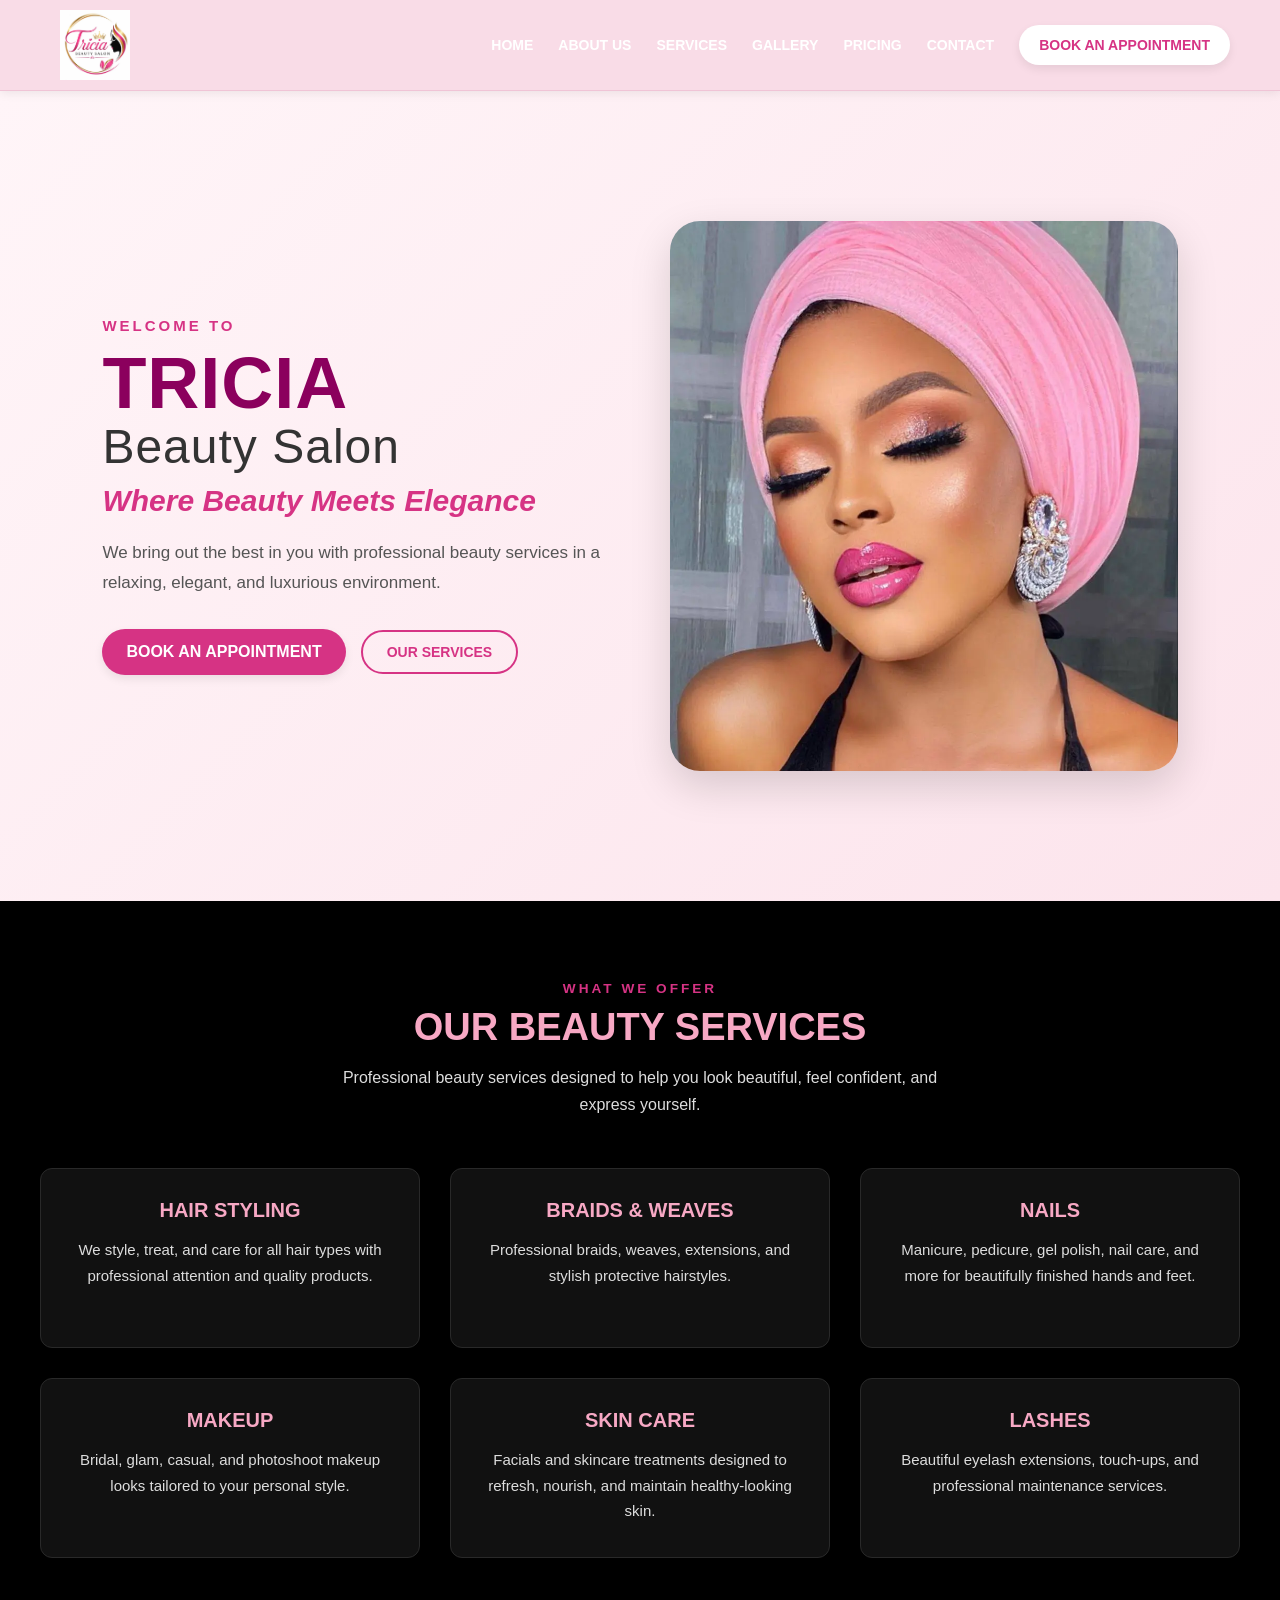
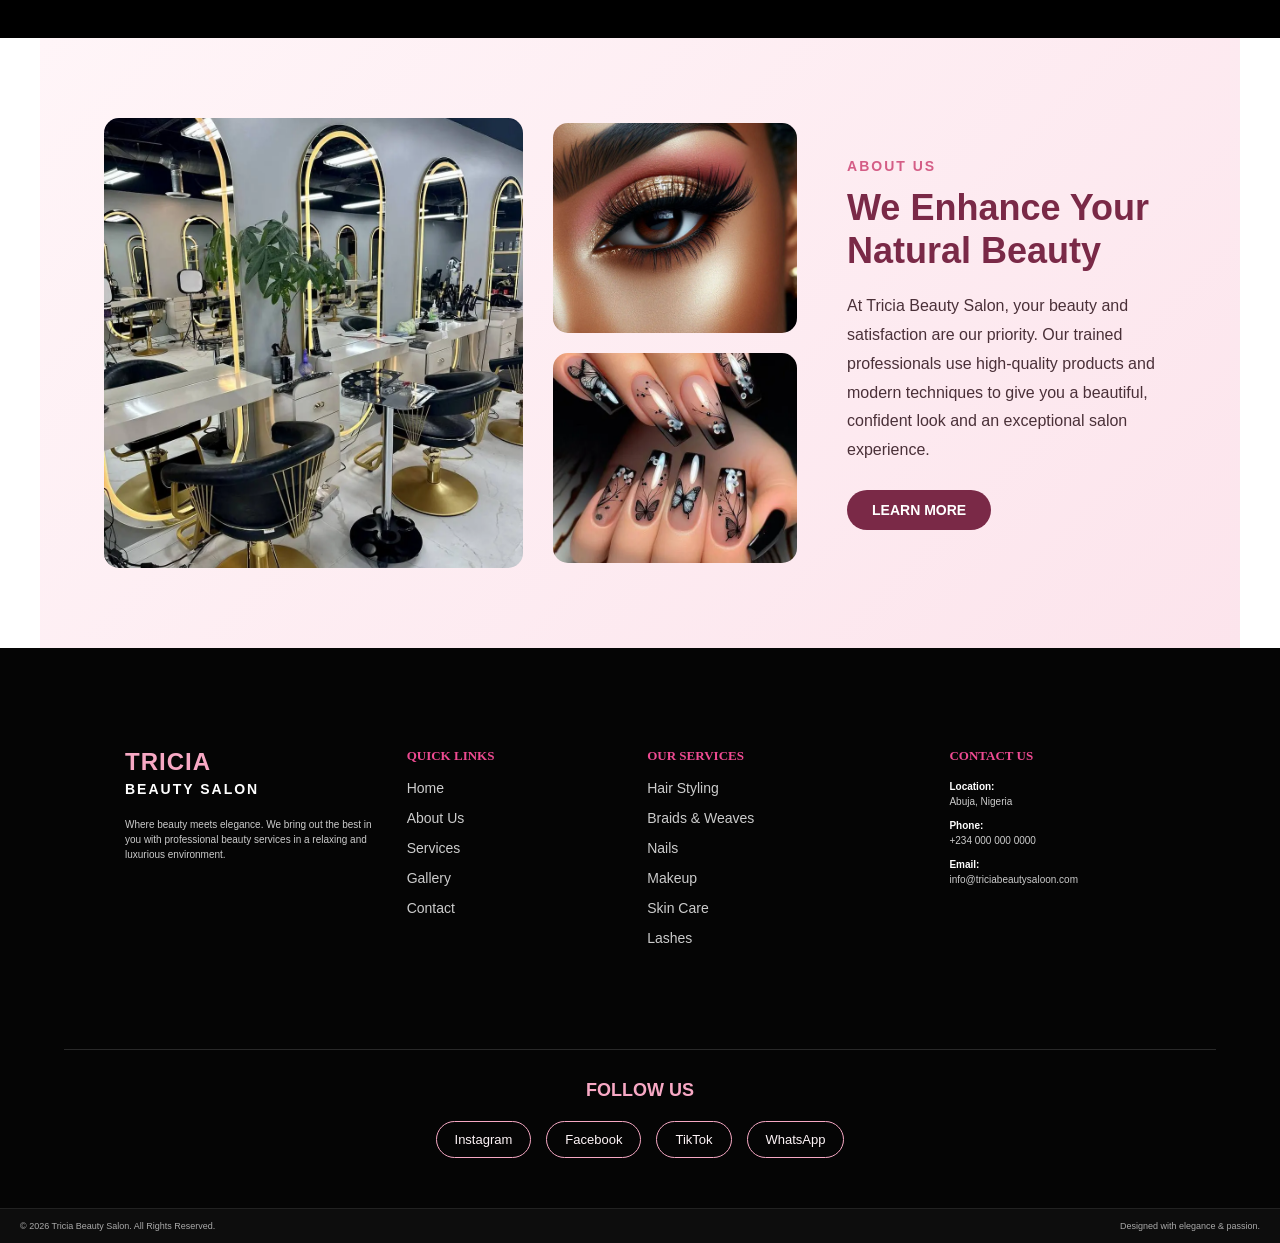
==== commit 8e759306: "Triciaaaaa" ====
--- a/index.html
+++ b/index.html
@@ -1,374 +1,455 @@
-
 <!DOCTYPE html>
+
 <html lang="en">
 <head>
     <meta charset="UTF-8">
     <meta name="viewport" content="width=device-width, initial-scale=1.0">
 
-    <meta
-        name="description"
-        content="Tricia Beauty Salon - Professional beauty, hair, and salon services."
+
+<meta
+    name="description"
+    content="Tricia Beauty Salon - Professional beauty, hair, and salon services."
+>
+
+<title>Tricia Beauty Salon</title>
+
+<link rel="stylesheet" href="style/style.css">
+
+
+</head>
+
+<body>
+
+
+<!-- =========================================
+     HEADER
+========================================== -->
+<header class="site-header">
+
+    <a
+        href="index.html"
+        class="logo"
+        aria-label="Tricia Beauty Salon Home"
     >
-
-    <title>Tricia Beauty Salon</title>
-
-    <link rel="stylesheet" href="style/style.css">
-</head>
-
-<body>
-
-    <header class="site-header">
-
-        <!-- Logo -->
-        <a href="index.html" class="logo" aria-label="Tricia Beauty Salon Home">
-            <img
-                src="image/beauty_logo.webp"
-                alt="Tricia Beauty Salon Logo"
-            >
-        </a>
-
-        <!-- Navigation -->
-        <nav class="navbar" aria-label="Main Navigation">
-
-            <button
-                class="menu-toggle"
-                type="button"
-                aria-label="Open navigation menu"
-                aria-expanded="false"
-            >
-                <span></span>
-                <span></span>
-                <span></span>
-            </button>
-
-            <ul class="nav-list">
-
-                <li>
-                    <a href="index.html">HOME</a>
-                </li>
-
-                <li>
-                    <a href="about.html">ABOUT US</a>
-                </li>
-
-                <li>
-                    <a href="service.html">SERVICES</a>
-                </li>
-
-                <li>
-                    <a href="gallery.html">GALLERY</a>
-                </li>
-
-                <li>
-                    <a href="pricing.html">PRICING</a>
-                </li>
-
-                <li>
-                    <a href="contact.html">CONTACT</a>
-                </li>
-
-                <li>
+        <img
+            src="image/beauty_logo.webp"
+            alt="Tricia Beauty Salon Logo"
+        >
+    </a>
+
+    <nav class="navbar" aria-label="Main Navigation">
+
+        <button
+            class="menu-toggle"
+            type="button"
+            aria-label="Open navigation menu"
+            aria-expanded="false"
+            aria-controls="primary-navigation"
+        >
+            <span></span>
+            <span></span>
+            <span></span>
+        </button>
+
+        <ul class="nav-list" id="primary-navigation">
+
+            <li>
+                <a href="index.html">HOME</a>
+            </li>
+
+            <li>
+                <a href="about.html">ABOUT US</a>
+            </li>
+
+            <li>
+                <a href="service.html">SERVICES</a>
+            </li>
+
+            <li>
+                <a href="gallery.html">GALLERY</a>
+            </li>
+
+            <li>
+                <a href="pricing.html">PRICING</a>
+            </li>
+
+            <li>
+                <a href="contact.html">CONTACT</a>
+            </li>
+
+            <li>
+                <a
+                    href="appointment.html"
+                    class="appointment-btn nav-appointment"
+                >
+                    BOOK AN APPOINTMENT
+                </a>
+            </li>
+
+        </ul>
+
+    </nav>
+
+</header>
+
+
+<main>
+
+    <!-- =========================================
+         HERO SECTION
+    ========================================== -->
+    <section class="home-section">
+
+        <article class="home-text">
+
+            <div class="home-content">
+
+                <p class="home-subtitle">WELCOME TO</p>
+
+                <h1>
+                    TRICIA
+                    <span>Beauty Salon</span>
+                </h1>
+
+                <h2>Where Beauty Meets Elegance</h2>
+
+                <p class="home-description">
+                    We bring out the best in you with professional beauty
+                    services in a relaxing, elegant, and luxurious environment.
+                </p>
+
+                <div class="home-buttons">
+
                     <a
                         href="appointment.html"
-                        class="appointment-btn"
+                        class="appointment-btn hero-btn"
                     >
                         BOOK AN APPOINTMENT
                     </a>
-                </li>
-
+
+                    <a
+                        href="service.html"
+                        class="services-btn"
+                    >
+                        OUR SERVICES
+                    </a>
+
+                </div>
+
+            </div>
+
+        </article>
+
+
+        <article class="home-image">
+
+            <div class="home-image-wrapper">
+
+                <img
+                    src="image/makeup.webp"
+                    alt="Professional makeup service at Tricia Beauty Salon"
+                >
+
+            </div>
+
+        </article>
+
+    </section>
+
+
+    <!-- =========================================
+         SERVICES SECTION
+    ========================================== -->
+    <section
+        class="home-service"
+        aria-labelledby="services-title"
+    >
+
+        <div class="services-container">
+
+            <header class="services-heading">
+
+                <span class="section-subtitle">
+                    WHAT WE OFFER
+                </span>
+
+                <h2 id="services-title">
+                    Our Beauty Services
+                </h2>
+
+                <p>
+                    Professional beauty services designed to help you
+                    look beautiful, feel confident, and express yourself.
+                </p>
+
+            </header>
+
+
+            <div class="services-grid">
+
+                <article class="home-ss">
+                    <h3>Hair Styling</h3>
+
+                    <p>
+                        We style, treat, and care for all hair types with
+                        professional attention and quality products.
+                    </p>
+                </article>
+
+
+                <article class="home-ss">
+                    <h3>Braids &amp; Weaves</h3>
+
+                    <p>
+                        Professional braids, weaves, extensions, and stylish
+                        protective hairstyles.
+                    </p>
+                </article>
+
+
+                <article class="home-ss">
+                    <h3>Nails</h3>
+
+                    <p>
+                        Manicure, pedicure, gel polish, nail care, and more
+                        for beautifully finished hands and feet.
+                    </p>
+                </article>
+
+
+                <article class="home-ss">
+                    <h3>Makeup</h3>
+
+                    <p>
+                        Bridal, glam, casual, and photoshoot makeup looks
+                        tailored to your personal style.
+                    </p>
+                </article>
+
+
+                <article class="home-ss">
+                    <h3>Skin Care</h3>
+
+                    <p>
+                        Facials and skincare treatments designed to refresh,
+                        nourish, and maintain healthy-looking skin.
+                    </p>
+                </article>
+
+
+                <article class="home-ss">
+                    <h3>Lashes</h3>
+
+                    <p>
+                        Beautiful eyelash extensions, touch-ups, and
+                        professional maintenance services.
+                    </p>
+                </article>
+
+            </div>
+
+        </div>
+
+    </section>
+
+
+    <!-- =========================================
+         ABOUT SECTION
+    ========================================== -->
+    <section
+        class="home-about"
+        aria-labelledby="about-title"
+    >
+
+        <div class="home-about-image">
+
+            <img
+                src="image/saloon.webp"
+                alt="Elegant interior of Tricia Beauty Salon"
+                loading="lazy"
+            >
+
+        </div>
+
+
+        <div class="home-about-gallery">
+
+            <img
+                src="image/eyelash.webp"
+                alt="Professional eyelash beauty service"
+                loading="lazy"
+            >
+
+            <img
+                src="image/nails.webp"
+                alt="Professional nail treatment"
+                loading="lazy"
+            >
+
+        </div>
+
+
+        <article class="home-about-text">
+
+            <span class="about-label">
+                ABOUT US
+            </span>
+
+            <h2 id="about-title">
+                We Enhance Your Natural Beauty
+            </h2>
+
+            <p>
+                At Tricia Beauty Salon, your beauty and satisfaction
+                are our priority. Our trained professionals use
+                high-quality products and modern techniques to give
+                you a beautiful, confident look and an exceptional
+                salon experience.
+            </p>
+
+            <a
+                href="about.html"
+                class="about-btn"
+            >
+                LEARN MORE
+            </a>
+
+        </article>
+
+    </section>
+
+</main>
+
+
+<!-- =========================================
+     FOOTER
+========================================== -->
+<footer class="site-footer">
+
+    <div class="footer-container">
+
+        <div class="footer-column footer-about">
+
+            <h2>
+                TRICIA
+                <span>BEAUTY SALON</span>
+            </h2>
+
+            <p>
+                Where beauty meets elegance. We bring out the best in you
+                with professional beauty services in a relaxing and
+                luxurious environment.
+            </p>
+
+        </div>
+
+
+        <div class="footer-column">
+
+            <h3>Quick Links</h3>
+
+            <ul>
+                <li><a href="index.html">Home</a></li>
+                <li><a href="about.html">About Us</a></li>
+                <li><a href="service.html">Services</a></li>
+                <li><a href="gallery.html">Gallery</a></li>
+                <li><a href="contact.html">Contact</a></li>
             </ul>
 
-        </nav>
-
-    </header>
-
-
-<section class="home-section">
-
-    <!-- Text Content -->
-    <article class="home-text">
-
-        <div class="home-content">
-
-            <p class="home-subtitle">WELCOME TO</p>
-
-            <h1>
-                TRICIA
-                <span>Beauty Salon</span>
-            </h1>
-
-            <h2>Where Beauty Meets Elegance</h2>
-
-            <p class="home-description">
-                We bring out the best in you with professional beauty
-                services in a relaxing, elegant, and luxurious environment.
+        </div>
+
+
+        <div class="footer-column">
+
+            <h3>Our Services</h3>
+
+            <ul>
+                <li><a href="service.html">Hair Styling</a></li>
+                <li><a href="service.html">Braids &amp; Weaves</a></li>
+                <li><a href="service.html">Nails</a></li>
+                <li><a href="service.html">Makeup</a></li>
+                <li><a href="service.html">Skin Care</a></li>
+                <li><a href="service.html">Lashes</a></li>
+            </ul>
+
+        </div>
+
+
+        <div class="footer-column footer-contact">
+
+            <h3>Contact Us</h3>
+
+            <p>
+                <strong>Location:</strong><br>
+                Abuja, Nigeria
             </p>
 
-            <div class="home-buttons">
-                <a
-                    href="appointment.html"
-                    class="appointment-btn"
-                >
-                    BOOK AN APPOINTMENT
+            <p>
+                <strong>Phone:</strong><br>
+                <a href="tel:+2340000000000">
+                    +234 000 000 0000
                 </a>
-
-                <a
-                    href="service.html"
-                    class="services-btn"
-                >
-                    OUR SERVICES
+            </p>
+
+            <p>
+                <strong>Email:</strong><br>
+                <a href="mailto:info@triciabeautysaloon.com">
+                    info@triciabeautysaloon.com
                 </a>
-            </div>
-
-        </div>
-
-    </article>
-
-
-    <!-- Image Content -->
-    <article class="home-image">
-
-        <div class="home-image-wrapper">
-            <img
-                src="image/makeup.webp"
-                alt="Professional makeup service at Tricia Beauty Salon"
-            >
-        </div>
-    </article>
-</section>
-
-
-
-
-
-
-<section class="home-service" aria-labelledby="services-title">
-    <div class="services-container">
-
-    <div class="services-heading">
-        <h2 id="services-title">Our Beauty Services</h2>
-        
+            </p>
+
+        </div>
+
     </div>
 
-    <div class="services-grid">
-
-        <article class="home-ss">
-            <h3>Hair Styling</h3>
-            <p>
-                We style, treat, and care for all hair types with
-                professional attention and quality products.
-            </p>
-        </article>
-
-        <article class="home-ss">
-            <h3>Braids &amp; Weaves</h3>
-            <p>
-                Professional braids, weaves, extensions, and stylish
-                protective hairstyles.
-            </p>
-        </article>
-
-        <article class="home-ss">
-            <h3>Nails</h3>
-            <p>
-                Manicure, pedicure, gel polish, nail care, and more
-                for beautifully finished hands and feet.
-            </p>
-        </article>
-
-        <article class="home-ss">
-            <h3>Makeup</h3>
-            <p>
-                Bridal, glam, casual, and photoshoot makeup looks
-                tailored to your personal style.
-            </p>
-        </article>
-
-        <article class="home-ss">
-            <h3>Skin Care</h3>
-            <p>
-                Facials and skincare treatments designed to refresh,
-                nourish, and maintain healthy-looking skin.
-            </p>
-        </article>
-
-        <article class="home-ss">
-            <h3>Lashes</h3>
-            <p>
-                Beautiful eyelash extensions, touch-ups, and
-                professional maintenance services.
-            </p>
-        </article>
+
+    <!-- Social Media -->
+    <div class="footer-social">
+
+        <h3>Follow Us</h3>
+
+        <div class="social-links">
+
+            <a href="#" aria-label="Instagram">
+                Instagram
+            </a>
+
+            <a href="#" aria-label="Facebook">
+                Facebook
+            </a>
+
+            <a href="#" aria-label="TikTok">
+                TikTok
+            </a>
+
+            <a href="#" aria-label="WhatsApp">
+                WhatsApp
+            </a>
+
+        </div>
 
     </div>
-</div>
-
-</section>
-
-
-
-
-
-<section class="home-about" aria-labelledby="about-title">
-
-    <!-- Main Image -->
-    <div class="home-about-image">
-        <img
-            src="image/saloon.webp"
-            alt="Elegant interior of Tricia Beauty Saloon"
-            loading="lazy"
-        >
+
+
+    <!-- Footer Bottom -->
+    <div class="footer-bottom">
+
+        <p>
+            &copy; 2026 Tricia Beauty Salon.
+            All Rights Reserved.
+        </p>
+
+        <p>
+            Designed with elegance &amp; passion.
+        </p>
+
     </div>
 
-    <!-- Supporting Images -->
-    <div class="home-about-gallery">
-        <img
-            src="image/eyelash.webp"
-            alt="Professional eyelash beauty service"
-            loading="lazy"
-        >
-
-        <img
-            src="image/nails.webp"
-            alt="Professional nail treatment"
-            loading="lazy"
-        >
-    </div>
-
-    <!-- About Content -->
-    <article class="home-about-text">
-
-        <span class="about-label">About Us</span>
-
-        <h2 id="about-title">
-            We Enhance Your Natural Beauty
-        </h2>
-
-        <p>
-            At Tricia Beauty Saloon, your beauty and satisfaction
-            are our priority. Our trained professionals use
-            high-quality products and modern techniques to give
-            you a beautiful, confident look and an exceptional
-            salon experience.
-        </p>
-
-        <a href="about.html" class="about-btn">
-            Learn More
-        </a>
-
-    </article>
-
-</section>
-
-
-
-
-
-
-
-
-
-
-
-
-
-<footer class="site-footer">
-
-<div class="footer-container">
-
-    <!-- About -->
-    <div class="footer-column footer-about">
-        <h2>TRICIA <span>BEAUTY SALOON</span></h2>
-        <p>
-            Where beauty meets elegance. We bring out the best in you
-            with professional beauty services in a relaxing and
-            luxurious environment.
-        </p>
-    </div>
-
-    <!-- Quick Links -->
-    <div class="footer-column">
-        <h3>Quick Links</h3>
-        <ul>
-            <li><a href="index.html">Home</a></li>
-            <li><a href="about.html">About Us</a></li>
-            <li><a href="service.html">Services</a></li>
-            <li><a href="gallery.html">Gallery</a></li>
-            <li><a href="contact.html">Contact</a></li>
-        </ul>
-    </div>
-
-    <!-- Services -->
-    <div class="footer-column">
-        <h3>Our Services</h3>
-        <ul>
-            <li><a href="service.html">Hair Styling</a></li>
-            <li><a href="service.html">Braids &amp; Weaves</a></li>
-            <li><a href="service.html">Nails</a></li>
-            <li><a href="service.html">Makeup</a></li>
-            <li><a href="service.html">Skin Care</a></li>
-            <li><a href="service.html">Lashes</a></li>
-        </ul>
-    </div>
-
-    <!-- Contact -->
-    <div class="footer-column footer-contact">
-        <h3>Contact Us</h3>
-
-        <p>
-            <strong>Location:</strong><br>
-            Abuja, Nigeria
-        </p>
-
-        <p>
-            <strong>Phone:</strong><br>
-            <a href="tel:+2340000000000">+234 000 000 0000</a>
-        </p>
-
-        <p>
-            <strong>Email:</strong><br>
-            <a href="mailto:info@triciabeautysaloon.com">
-                info@triciabeautysaloon.com
-            </a>
-        </p>
-    </div>
-
-</div>
-
-<!-- Social Media -->
-<div class="footer-social">
-    <h3>Follow Us</h3>
-
-    <div class="social-links">
-        <a href="#" aria-label="Instagram">Instagram</a>
-        <a href="#" aria-label="Facebook">Facebook</a>
-        <a href="#" aria-label="TikTok">TikTok</a>
-        <a href="#" aria-label="WhatsApp">WhatsApp</a>
-    </div>
-</div>
-
-<!-- Bottom Footer -->
-<div class="footer-bottom">
-    <p>
-        &copy; 2026 Tricia Beauty Saloon. All Rights Reserved.
-    </p>
-
-    <p>
-        Designed with elegance &amp; passion.
-    </p>
-</div>
-
 </footer>
 
 
 
-
-
-
-
-
-
-    <script src="script.js"></script>
+<script src="js/sscript.js"></script>
 
 </body>
 </html>
--- a/style/style.css
+++ b/style/style.css
@@ -1,7 +1,2533 @@
-
-/* ========================================
+/* =========================================================
+TRICIA BEAUTY SALON
+GLOBAL STYLES
+========================================================= */
+
+*,
+*::before,
+*::after {
+margin: 0;
+padding: 0;
+box-sizing: border-box;
+}
+
+html {
+scroll-behavior: smooth;
+}
+
+body {
+min-width: 320px;
+overflow-x: hidden;
+
+
+font-family: Arial, Helvetica, sans-serif;
+
+background-color: #ffffff;
+color: #333333;
+
+
+}
+
+img {
+display: block;
+max-width: 100%;
+}
+
+a {
+text-decoration: none;
+}
+
+button,
+a {
+-webkit-tap-highlight-color: transparent;
+}
+
+/* =========================================================
+HEADER
+========================================================= */
+
+.site-header {
+position: relative;
+z-index: 1000;
+
+
+width: 100%;
+min-height: 90px;
+
+display: flex;
+align-items: center;
+justify-content: space-between;
+
+padding: 10px 50px;
+
+background-color: #f7a8c4;
+
+box-shadow: 0 2px 10px rgba(0, 0, 0, 0.08);
+
+
+}
+
+/* =========================================================
+LOGO
+========================================================= */
+
+.logo {
+display: flex;
+align-items: center;
+
+
+flex-shrink: 0;
+
+
+}
+
+.logo img {
+width: 90px;
+height: 70px;
+
+
+object-fit: contain;
+
+
+}
+
+/* =========================================================
+NAVIGATION
+========================================================= */
+
+.navbar {
+position: relative;
+
+
+display: flex;
+align-items: center;
+
+
+}
+
+.nav-list {
+display: flex;
+align-items: center;
+
+
+gap: 25px;
+
+list-style: none;
+
+
+}
+
+.nav-list li {
+display: flex;
+align-items: center;
+}
+
+.nav-list li a {
+display: inline-flex;
+align-items: center;
+
+
+color: #ffffff;
+
+font-size: 14px;
+font-weight: 700;
+
+white-space: nowrap;
+
+padding: 8px 0;
+
+transition:
+    color 0.3s ease,
+    transform 0.3s ease;
+
+
+}
+
+.nav-list li a:hover {
+color: #8b005d;
+transform: translateY(-2px);
+}
+
+/* =========================================================
+APPOINTMENT BUTTON
+========================================================= */
+
+.appointment-btn {
+display: inline-flex !important;
+align-items: center;
+justify-content: center;
+
+
+padding: 12px 20px !important;
+
+background-color: #ffffff;
+color: #d63384 !important;
+
+border-radius: 30px;
+
+font-weight: 700 !important;
+
+box-shadow: 0 4px 10px rgba(0, 0, 0, 0.08);
+
+transition:
+    background-color 0.3s ease,
+    color 0.3s ease,
+    transform 0.3s ease !important;
+
+
+}
+
+.appointment-btn:hover {
+background-color: #d63384;
+color: #ffffff !important;
+
+
+transform: translateY(-2px) !important;
+
+
+}
+
+/* =========================================================
+HAMBURGER BUTTON
+========================================================= */
+
+.menu-toggle {
+display: none;
+
+
+width: 44px;
+height: 44px;
+
+padding: 9px;
+
+border: 0;
+border-radius: 6px;
+
+background: transparent;
+
+cursor: pointer;
+
+position: relative;
+z-index: 1100;
+
+
+}
+
+.menu-toggle span {
+display: block;
+
+
+width: 100%;
+height: 3px;
+
+margin: 5px 0;
+
+background-color: #ffffff;
+
+border-radius: 5px;
+
+transition:
+    transform 0.3s ease,
+    opacity 0.3s ease;
+
+
+}
+
+/* Hamburger → X */
+
+.menu-toggle.active span:nth-child(1) {
+transform: translateY(8px) rotate(45deg);
+}
+
+.menu-toggle.active span:nth-child(2) {
+opacity: 0;
+}
+
+.menu-toggle.active span:nth-child(3) {
+transform: translateY(-8px) rotate(-45deg);
+}
+
+/* =========================================================
+TABLET HEADER
+========================================================= */
+
+@media (max-width: 1100px) {
+
+
+.site-header {
+    padding: 10px 30px;
+}
+
+.nav-list {
+    gap: 17px;
+}
+
+.nav-list li a {
+    font-size: 13px;
+}
+
+.appointment-btn {
+    padding: 10px 15px !important;
+}
+
+
+}
+
+/* =========================================================
+MOBILE HEADER
+========================================================= */
+
+@media (max-width: 850px) {
+
+
+.site-header {
+    min-height: 75px;
+    padding: 8px 20px;
+}
+
+.logo img {
+    width: 75px;
+    height: 55px;
+}
+
+.menu-toggle {
+    display: block;
+}
+
+/*
+   IMPORTANT:
+   The menu is positioned relative to .navbar,
+   not the entire page.
+*/
+.nav-list {
+    position: absolute;
+
+    top: calc(100% + 12px);
+    right: 0;
+
+    width: min(280px, calc(100vw - 40px));
+
+    display: flex;
+    flex-direction: column;
+    align-items: stretch;
+
+    gap: 0;
+
+    padding: 10px 0;
+
+    background-color: #d63384;
+
+    border-radius: 10px;
+
+    box-shadow: 0 10px 25px rgba(0, 0, 0, 0.2);
+
+    /*
+       Hide menu without using display:none.
+       This makes the opening animation smoother.
+    */
+    visibility: hidden;
+    opacity: 0;
+
+    transform: translateY(-10px);
+
+    pointer-events: none;
+
+    transition:
+        opacity 0.25s ease,
+        transform 0.25s ease,
+        visibility 0.25s ease;
+}
+
+.nav-list.show {
+    visibility: visible;
+    opacity: 1;
+
+    transform: translateY(0);
+
+    pointer-events: auto;
+}
+
+.nav-list li {
+    width: 100%;
+}
+
+.nav-list li a {
+    width: 100%;
+
+    display: flex;
+    align-items: center;
+
+    padding: 14px 20px;
+
+    color: #ffffff;
+
+    font-size: 13px;
+
+    white-space: normal;
+
+    transform: none !important;
+}
+
+.nav-list li a:hover {
+    background-color: #b82069;
+    color: #ffffff;
+}
+
+.nav-list .nav-appointment {
+    width: calc(100% - 30px) !important;
+
+    margin: 8px 15px;
+
+    padding: 12px 15px !important;
+
+    background-color: #ffffff;
+
+    color: #d63384 !important;
+
+    text-align: center;
+}
+
+.nav-list .nav-appointment:hover {
+    background-color: #ffffff;
+    color: #8b005d !important;
+}
+
+
+}
+
+/* =========================================================
+SMALL MOBILE HEADER
+========================================================= */
+
+@media (max-width: 480px) {
+
+
+.site-header {
+    padding: 8px 15px;
+}
+
+.logo img {
+    width: 68px;
+    height: 50px;
+}
+
+.menu-toggle {
+    width: 42px;
+    height: 42px;
+}
+
+.nav-list {
+    width: min(260px, calc(100vw - 30px));
+}
+
+
+}
+
+/* =========================================================
+HERO SECTION
+========================================================= */
+
+.home-section {
+width: 100%;
+
+
+min-height: calc(100vh - 90px);
+
+display: grid;
+grid-template-columns: minmax(0, 1fr) minmax(0, 1fr);
+
+align-items: center;
+
+gap: 60px;
+
+padding: 70px 8%;
+
+background: linear-gradient(
+    135deg,
+    #fff5f8,
+    #fce4ec
+);
+
+
+}
+
+/* =========================================================
+HERO TEXT
+========================================================= */
+
+.home-text {
+width: 100%;
+max-width: 600px;
+}
+
+.home-content {
+width: 100%;
+}
+
+.home-subtitle {
+margin-bottom: 12px;
+
+
+color: #d63384;
+
+font-size: 15px;
+font-weight: 700;
+
+letter-spacing: 3px;
+
+
+}
+
+.home-content h1 {
+margin-bottom: 12px;
+
+
+color: #8b005d;
+
+font-size: clamp(42px, 6vw, 72px);
+
+line-height: 1.05;
+
+font-weight: 800;
+
+letter-spacing: 1px;
+
+
+}
+
+.home-content h1 span {
+display: block;
+
+
+color: #333333;
+
+font-size: clamp(28px, 4vw, 48px);
+
+font-weight: 500;
+
+
+}
+
+.home-content h2 {
+margin-bottom: 20px;
+
+
+color: #d63384;
+
+font-size: clamp(20px, 3vw, 30px);
+
+font-weight: 600;
+
+font-style: italic;
+
+
+}
+
+.home-description {
+max-width: 520px;
+
+
+margin-bottom: 30px;
+
+color: #555555;
+
+font-size: 17px;
+
+line-height: 1.8;
+
+
+}
+
+/* =========================================================
+HERO BUTTONS
+========================================================= */
+
+.home-buttons {
+display: flex;
+align-items: center;
+flex-wrap: wrap;
+
+
+gap: 15px;
+
+
+}
+
+.home-buttons .hero-btn {
+padding: 14px 24px !important;
+
+
+background-color: #d63384;
+color: #ffffff !important;
+
+
+}
+
+.home-buttons .hero-btn:hover {
+background-color: #8b005d;
+}
+
+.services-btn {
+display: inline-flex;
+align-items: center;
+justify-content: center;
+
+
+padding: 12px 24px;
+
+border: 2px solid #d63384;
+border-radius: 30px;
+
+color: #d63384;
+
+font-size: 14px;
+font-weight: 700;
+
+transition:
+    background-color 0.3s ease,
+    color 0.3s ease,
+    transform 0.3s ease;
+
+
+}
+
+.services-btn:hover {
+background-color: #d63384;
+color: #ffffff;
+
+
+transform: translateY(-3px);
+
+
+}
+
+/* =========================================================
+HERO IMAGE
+========================================================= */
+
+.home-image {
+width: 100%;
+
+
+display: flex;
+justify-content: center;
+align-items: center;
+
+
+}
+
+.home-image-wrapper {
+width: min(100%, 520px);
+
+
+overflow: hidden;
+
+border-radius: 30px;
+
+box-shadow: 0 15px 40px rgba(0, 0, 0, 0.15);
+
+
+}
+
+.home-image-wrapper img {
+width: 100%;
+height: 550px;
+
+
+object-fit: cover;
+
+transition: transform 0.5s ease;
+
+
+}
+
+.home-image-wrapper:hover img {
+transform: scale(1.04);
+}
+
+/* =========================================================
+HERO TABLET
+========================================================= */
+
+@media (max-width: 900px) {
+
+
+.home-section {
+    gap: 40px;
+    padding: 60px 5%;
+}
+
+.home-image-wrapper img {
+    height: 450px;
+}
+
+.home-content h1 {
+    font-size: 50px;
+}
+
+.home-content h1 span {
+    font-size: 34px;
+}
+
+
+}
+
+/* =========================================================
+HERO MOBILE
+========================================================= */
+
+@media (max-width: 768px) {
+
+
+.home-section {
+    min-height: auto;
+
+    grid-template-columns: 1fr;
+
+    text-align: center;
+
+    padding: 55px 20px;
+}
+
+.home-text {
+    max-width: 650px;
+    margin: 0 auto;
+}
+
+.home-description {
+    margin-left: auto;
+    margin-right: auto;
+
+    font-size: 16px;
+}
+
+.home-buttons {
+    justify-content: center;
+}
+
+.home-image {
+    width: 100%;
+}
+
+.home-image-wrapper {
+    width: min(100%, 500px);
+
+    border-radius: 20px;
+}
+
+.home-image-wrapper img {
+    height: 420px;
+}
+
+
+}
+
+/* =========================================================
+SMALL HERO MOBILE
+========================================================= */
+
+@media (max-width: 480px) {
+
+
+.home-section {
+    padding: 45px 15px;
+}
+
+.home-subtitle {
+    font-size: 13px;
+    letter-spacing: 2px;
+}
+
+.home-content h1 {
+    font-size: 42px;
+}
+
+.home-content h1 span {
+    font-size: 28px;
+}
+
+.home-content h2 {
+    font-size: 21px;
+}
+
+.home-description {
+    font-size: 15px;
+    line-height: 1.7;
+}
+
+.home-buttons {
+    flex-direction: column;
+    width: 100%;
+}
+
+.home-buttons a {
+    width: 100%;
+    max-width: 280px;
+}
+
+.home-image-wrapper img {
+    height: 350px;
+}
+
+
+}
+
+/* =========================================================
+SERVICES SECTION
+========================================================= */
+
+.home-service {
+width: 100%;
+
+
+padding: 80px 20px;
+
+background-color: #000000;
+
+color: #fff5f8;
+
+
+}
+
+.services-container {
+width: 100%;
+max-width: 1200px;
+
+
+margin: 0 auto;
+
+
+}
+
+.services-heading {
+max-width: 650px;
+
+
+margin: 0 auto 50px;
+
+text-align: center;
+
+
+}
+
+.section-subtitle {
+display: inline-block;
+
+
+margin-bottom: 10px;
+
+color: #f7a8c4;
+
+font-size: 14px;
+font-weight: 600;
+
+letter-spacing: 2px;
+text-transform: uppercase;
+
+
+}
+
+.services-heading h2 {
+margin-bottom: 15px;
+
+
+color: #f7a8c4;
+
+font-size: clamp(28px, 4vw, 38px);
+
+text-transform: uppercase;
+
+
+}
+
+.services-heading p {
+color: #dddddd;
+
+
+line-height: 1.7;
+
+
+}
+
+.services-grid {
+display: grid;
+
+
+grid-template-columns: repeat(3, minmax(0, 1fr));
+
+gap: 25px;
+
+
+}
+
+.home-ss {
+min-height: 180px;
+
+
+padding: 30px 25px;
+
+background-color: #111111;
+
+border: 1px solid #292929;
+border-radius: 12px;
+
+text-align: center;
+
+transition:
+    transform 0.3s ease,
+    border-color 0.3s ease;
+
+
+}
+
+.home-ss:hover {
+transform: translateY(-8px);
+
+
+border-color: #f7a8c4;
+
+
+}
+
+.home-ss h3 {
+margin-bottom: 15px;
+
+
+color: #f7a8c4;
+
+font-size: 20px;
+
+text-transform: uppercase;
+
+
+}
+
+.home-ss p {
+color: #dddddd;
+
+
+font-size: 15px;
+
+line-height: 1.7;
+
+
+}
+
+/* Services Tablet */
+
+@media (max-width: 900px) {
+
+
+.services-grid {
+    grid-template-columns: repeat(2, minmax(0, 1fr));
+}
+
+
+}
+
+/* Services Mobile */
+
+@media (max-width: 600px) {
+
+
+.home-service {
+    padding: 60px 15px;
+}
+
+.services-heading {
+    margin-bottom: 35px;
+}
+
+.services-grid {
+    grid-template-columns: 1fr;
+    gap: 20px;
+}
+
+.home-ss {
+    min-height: auto;
+    padding: 25px 20px;
+}
+
+
+}
+
+/* =========================================================
+ABOUT SECTION
+========================================================= */
+
+.home-about {
+width: 100%;
+max-width: 1200px;
+
+
+margin: 0 auto;
+
+padding: 80px 5%;
+
+display: grid;
+
+grid-template-columns:
+    minmax(0, 1.2fr)
+    minmax(0, 0.7fr)
+    minmax(0, 1fr);
+
+align-items: center;
+
+gap: 30px;
+
+background: linear-gradient(
+    135deg,
+    #fff5f8,
+    #fce4ec
+);
+
+
+}
+
+/* Main Image */
+
+.home-about-image {
+width: 100%;
+height: 450px;
+
+
+overflow: hidden;
+
+border-radius: 15px;
+
+
+}
+
+.home-about-image img {
+width: 100%;
+height: 100%;
+
+
+object-fit: cover;
+
+transition: transform 0.5s ease;
+
+
+}
+
+.home-about-image:hover img {
+transform: scale(1.05);
+}
+
+/* Supporting Images */
+
+.home-about-gallery {
+display: flex;
+flex-direction: column;
+
+
+gap: 20px;
+
+
+}
+
+.home-about-gallery img {
+width: 100%;
+height: 210px;
+
+
+object-fit: cover;
+
+border-radius: 15px;
+
+transition:
+    transform 0.4s ease,
+    box-shadow 0.4s ease;
+
+
+}
+
+.home-about-gallery img:hover {
+transform: translateY(-5px);
+}
+
+/* About Text */
+
+.home-about-text {
+padding: 20px;
+}
+
+.about-label {
+display: inline-block;
+
+
+margin-bottom: 10px;
+
+color: #d45d86;
+
+font-size: 14px;
+font-weight: 700;
+
+letter-spacing: 2px;
+
+text-transform: uppercase;
+
+
+}
+
+.home-about-text h2 {
+margin-bottom: 20px;
+
+
+color: #7a2947;
+
+font-size: 36px;
+font-weight: 700;
+
+line-height: 1.2;
+
+
+}
+
+.home-about-text p {
+margin-bottom: 25px;
+
+
+color: #4a3038;
+
+font-size: 16px;
+
+line-height: 1.8;
+
+
+}
+
+/* Learn More */
+
+.about-btn {
+display: inline-flex;
+
+
+align-items: center;
+justify-content: center;
+
+padding: 12px 25px;
+
+background-color: #7a2947;
+
+color: #ffffff;
+
+border-radius: 25px;
+
+font-size: 14px;
+font-weight: 600;
+
+transition:
+    background-color 0.3s ease,
+    transform 0.3s ease,
+    box-shadow 0.3s ease;
+
+
+}
+
+.about-btn:hover {
+background-color: #d45d86;
+
+
+transform: translateY(-3px);
+
+box-shadow: 0 8px 20px rgba(122, 41, 71, 0.2);
+
+
+}
+
+.about-btn:focus-visible {
+outline: 3px solid #d45d86;
+outline-offset: 4px;
+}
+
+/* About Tablet */
+
+@media (max-width: 900px) {
+
+
+.home-about {
+    grid-template-columns: repeat(2, minmax(0, 1fr));
+
+    gap: 25px;
+
+    padding: 60px 5%;
+}
+
+.home-about-image {
+    height: 400px;
+}
+
+.home-about-gallery {
+    gap: 15px;
+}
+
+.home-about-gallery img {
+    height: 190px;
+}
+
+.home-about-text {
+    grid-column: 1 / -1;
+
+    padding: 20px 10%;
+
+    text-align: center;
+}
+
+.home-about-text h2 {
+    font-size: 32px;
+}
+
+
+}
+
+/* About Mobile */
+
+@media (max-width: 600px) {
+
+
+.home-about {
+    grid-template-columns: 1fr;
+
+    padding: 50px 20px;
+
+    gap: 20px;
+}
+
+.home-about-image {
+    height: 350px;
+}
+
+.home-about-gallery {
+    display: grid;
+
+    grid-template-columns: repeat(2, minmax(0, 1fr));
+
+    gap: 15px;
+}
+
+.home-about-gallery img {
+    height: 180px;
+}
+
+.home-about-text {
+    grid-column: auto;
+
+    padding: 15px 5px;
+
+    text-align: center;
+}
+
+.home-about-text h2 {
+    font-size: 28px;
+}
+
+.home-about-text p {
+    font-size: 15px;
+
+    line-height: 1.7;
+}
+
+
+}
+
+/* About Small Mobile */
+
+@media (max-width: 400px) {
+
+
+.home-about {
+    padding: 40px 15px;
+}
+
+.home-about-image {
+    height: 300px;
+}
+
+.home-about-gallery {
+    grid-template-columns: 1fr;
+}
+
+.home-about-gallery img {
+    height: 200px;
+}
+
+.home-about-text h2 {
+    font-size: 25px;
+}
+```
+
+}
+
+/* =========================================================
+FOOTER
+========================================================= */
+
+.site-footer {
+width: 100%;
+
+
+padding-top: 70px;
+
+background-color: #000000;
+
+color: #fff5f8;
+
+
+}
+
+.footer-container {
+width: 90%;
+max-width: 1200px;
+
+
+margin: 0 auto;
+
+display: grid;
+
+grid-template-columns:
+    minmax(0, 1.5fr)
+    minmax(0, 1fr)
+    minmax(0, 1fr)
+    minmax(0, 1.2fr);
+
+gap: 50px;
+
+
+}
+
+/* Footer Columns */
+
+.footer-column h2 {
+margin-bottom: 20px;
+
+
+color: #f7a8c4;
+
+font-size: 24px;
+
+letter-spacing: 1px;
+
+
+}
+
+.footer-column h2 span {
+display: block;
+
+
+margin-top: 5px;
+
+color: #ffffff;
+
+font-size: 14px;
+
+letter-spacing: 2px;
+
+
+}
+
+.footer-column h3 {
+margin-bottom: 20px;
+
+
+color: #f7a8c4;
+
+font-size: 18px;
+
+text-transform: uppercase;
+
+
+}
+
+/* Footer About */
+
+.footer-about p {
+max-width: 350px;
+
+
+color: #cccccc;
+
+font-size: 14px;
+
+line-height: 1.8;
+
+
+}
+
+/* Footer Lists */
+
+.footer-column ul {
+margin: 0;
+padding: 0;
+
+
+list-style: none;
+
+
+}
+
+.footer-column ul li {
+margin-bottom: 12px;
+}
+
+.footer-column ul li a {
+color: #cccccc;
+
+
+font-size: 14px;
+
+transition: color 0.3s ease;
+
+
+}
+
+.footer-column ul li a:hover {
+color: #f7a8c4;
+}
+
+/* Footer Contact */
+
+.footer-contact p {
+margin-bottom: 15px;
+
+
+color: #cccccc;
+
+font-size: 14px;
+
+line-height: 1.6;
+
+
+}
+
+.footer-contact strong {
+color: #ffffff;
+}
+
+.footer-contact a {
+color: #cccccc;
+
+
+transition: color 0.3s ease;
+
+
+}
+
+.footer-contact a:hover {
+color: #f7a8c4;
+}
+
+/* =========================================================
+SOCIAL MEDIA
+========================================================= */
+
+.footer-social {
+width: 90%;
+max-width: 1200px;
+
+
+margin: 60px auto 0;
+
+padding: 30px 0;
+
+border-top: 1px solid #292929;
+
+text-align: center;
+
+
+}
+
+.footer-social h3 {
+margin-bottom: 20px;
+
+
+color: #f7a8c4;
+
+font-size: 18px;
+
+text-transform: uppercase;
+
+
+}
+
+.social-links {
+display: flex;
+
+
+justify-content: center;
+align-items: center;
+
+flex-wrap: wrap;
+
+gap: 15px;
+
+
+}
+
+.social-links a {
+padding: 10px 18px;
+
+
+color: #fff5f8;
+
+border: 1px solid #f7a8c4;
+
+border-radius: 25px;
+
+font-size: 13px;
+
+transition: all 0.3s ease;
+
+
+}
+
+.social-links a:hover {
+background-color: #f7a8c4;
+
+
+color: #000000;
+
+
+}
+
+/* =========================================================
+FOOTER BOTTOM
+========================================================= */
+
+.footer-bottom {
+margin-top: 20px;
+
+
+padding: 20px;
+
+display: flex;
+
+justify-content: space-between;
+align-items: center;
+
+gap: 15px;
+
+background-color: #0d0d0d;
+
+border-top: 1px solid #222222;
+
+text-align: center;
+
+
+}
+
+.footer-bottom p {
+color: #999999;
+
+
+font-size: 13px;
+
+
+}
+
+/* =========================================================
+FOOTER TABLET
+========================================================= */
+
+@media (max-width: 900px) {
+
+
+.footer-container {
+    grid-template-columns: repeat(2, minmax(0, 1fr));
+
+    gap: 40px;
+}
+
+
+}
+
+/* =========================================================
+FOOTER MOBILE
+========================================================= */
+
+@media (max-width: 600px) {
+
+
+.site-footer {
+    padding-top: 50px;
+}
+
+.footer-container {
+    width: 90%;
+
+    grid-template-columns: 1fr;
+
+    gap: 35px;
+
+    text-align: center;
+}
+
+.footer-about p {
+    max-width: 100%;
+    margin: 0 auto;
+}
+
+.footer-bottom {
+    flex-direction: column;
+
+    gap: 10px;
+}
+
+.social-links {
+    flex-direction: column;
+}
+
+.social-links a {
+    width: 180px;
+
+    text-align: center;
+}
+
+
+}
+
+
+
+
+
+
+/* =========================================================
+   ABOUT US PAGE SECTION
+========================================================= */
+
+.about-section {
+    width: min(1200px, 90%);
+    margin: 0 auto;
+    padding: 80px 0;
+
+    display: flex;
+    align-items: center;
+    justify-content: space-between;
+    gap: 60px;
+}
+
+
+/* =========================================================
+   ABOUT CONTENT
+========================================================= */
+
+.about-content {
+    flex: 1;
+    max-width: 560px;
+}
+
+.about-label {
+    display: inline-block;
+    margin-bottom: 12px;
+
+    color: #d45d86;
+
+    font-size: 14px;
+    font-weight: 700;
+    letter-spacing: 2px;
+    text-transform: uppercase;
+}
+
+.about-content h2 {
+    margin: 0 0 25px;
+
+    color: #7a2947;
+
+    font-size: 42px;
+    line-height: 1.2;
+    font-weight: 700;
+}
+
+.about-content p {
+    margin: 0 0 18px;
+
+    color: #4a3038;
+
+    font-size: 16px;
+    line-height: 1.8;
+}
+
+
+/* =========================================================
+   CALL-TO-ACTION BUTTON
+========================================================= */
+
+.about-cta {
+    display: inline-block;
+
+    margin-top: 10px;
+    padding: 13px 28px;
+
+    background-color: #7a2947;
+    color: #ffffff;
+
+    border-radius: 30px;
+
+    text-decoration: none;
+    font-size: 14px;
+    font-weight: 600;
+
+    transition:
+        background-color 0.3s ease,
+        transform 0.3s ease,
+        box-shadow 0.3s ease;
+}
+
+.about-cta:hover {
+    background-color: #d45d86;
+
+    transform: translateY(-3px);
+
+    box-shadow: 0 8px 20px rgba(122, 41, 71, 0.2);
+}
+
+.about-cta:focus-visible {
+    outline: 3px solid #d45d86;
+    outline-offset: 4px;
+}
+
+
+/* =========================================================
+   IMAGE SLIDER
+========================================================= */
+
+.about-slider {
+    flex: 1;
+
+    width: 100%;
+    max-width: 550px;
+
+    overflow: hidden;
+
+    border-radius: 18px;
+
+    box-shadow: 0 15px 35px rgba(122, 41, 71, 0.15);
+}
+
+.about-slider-track {
+    display: flex;
+    width: 100%;
+
+    animation: beautySlider 16s infinite;
+}
+
+.about-slider-track img {
+    flex: 0 0 100%;
+
+    width: 100%;
+    height: 450px;
+
+    display: block;
+
+    object-fit: cover;
+}
+
+
+/* =========================================================
+   BEAUTY IMAGE SLIDER ANIMATION
+========================================================= */
+
+@keyframes beautySlider {
+
+    0%,
+    20% {
+        transform: translateX(0);
+    }
+
+    25%,
+    45% {
+        transform: translateX(-100%);
+    }
+
+    50%,
+    70% {
+        transform: translateX(-200%);
+    }
+
+    75%,
+    95% {
+        transform: translateX(-300%);
+    }
+
+    100% {
+        transform: translateX(0);
+    }
+}
+
+
+/* =========================================================
+   TABLET RESPONSIVE DESIGN
+========================================================= */
+
+@media (max-width: 900px) {
+
+    .about-section {
+        padding: 60px 0;
+
+        flex-direction: column;
+        gap: 40px;
+
+        text-align: center;
+    }
+
+    .about-content {
+        max-width: 700px;
+    }
+
+    .about-content h2 {
+        font-size: 36px;
+    }
+
+    .about-slider {
+        max-width: 650px;
+    }
+
+    .about-slider-track img {
+        height: 400px;
+    }
+}
+
+
+/* =========================================================
+   MOBILE RESPONSIVE DESIGN
+========================================================= */
+
+@media (max-width: 600px) {
+
+    .about-section {
+        width: 90%;
+        padding: 50px 0;
+
+        gap: 30px;
+    }
+
+    .about-label {
+        font-size: 13px;
+    }
+
+    .about-content h2 {
+        font-size: 29px;
+        margin-bottom: 20px;
+    }
+
+    .about-content p {
+        font-size: 15px;
+        line-height: 1.7;
+    }
+
+    .about-slider {
+        border-radius: 14px;
+    }
+
+    .about-slider-track img {
+        height: 320px;
+    }
+
+    .about-cta {
+        padding: 12px 24px;
+    }
+}
+
+
+/* =========================================================
+   SMALL MOBILE DEVICES
+========================================================= */
+
+@media (max-width: 400px) {
+
+    .about-section {
+        width: 92%;
+        padding: 40px 0;
+    }
+
+    .about-content h2 {
+        font-size: 26px;
+    }
+
+    .about-content p {
+        font-size: 14px;
+    }
+
+    .about-slider-track img {
+        height: 280px;
+    }
+}
+
+
+
+
+   
+
+
+
+
+/* =========================================================
+ABOUT MISSION, VISION & VALUES
+========================================================= */
+
+.about-write-hold {
+width: 100%;
+max-width: 1200px;
+margin: 0 auto;
+padding: 70px 5%;
+
+
+display: grid;
+grid-template-columns: repeat(3, 1fr);
+gap: 30px;
+
+box-sizing: border-box;
+
+
+}
+
+/* =========================================================
+CONTENT CARDS
+========================================================= */
+
+.about-write {
+min-height: 240px;
+padding: 35px 25px;
+
+
+display: flex;
+flex-direction: column;
+align-items: center;
+justify-content: center;
+
+text-align: center;
+
+background: linear-gradient(
+    135deg,
+    #fff5f8,
+    #ffe1eb
+);
+
+border: 1px solid #f8c8d8;
+border-radius: 18px;
+
+box-shadow: 0 8px 25px rgba(0, 0, 0, 0.08);
+
+box-sizing: border-box;
+
+transition:
+    transform 0.3s ease,
+    box-shadow 0.3s ease;
+
+
+}
+
+/* =========================================================
+CARD HOVER
+========================================================= */
+
+.about-write:hover {
+transform: translateY(-8px);
+
+
+box-shadow:
+    0 15px 35px rgba(0, 0, 0, 0.12);
+
+
+}
+
+/* =========================================================
+CARD HEADING
+========================================================= */
+
+.about-write h3 {
+margin: 0 0 18px;
+
+
+font-size: 1.35rem;
+font-weight: 700;
+
+letter-spacing: 1.5px;
+color: #d63384;
+
+
+}
+
+/* =========================================================
+CARD TEXT
+========================================================= */
+
+.about-write p {
+margin: 0;
+
+
+max-width: 330px;
+
+font-size: 1rem;
+line-height: 1.7;
+
+color: #555;
+
+
+}
+
+/* =========================================================
+TABLET
+========================================================= */
+
+@media (max-width: 900px) {
+
+
+.about-write-hold {
+    grid-template-columns: repeat(2, 1fr);
+    gap: 25px;
+
+    padding: 60px 5%;
+}
+
+.about-write:last-child {
+    grid-column: 1 / -1;
+}
+
+
+}
+
+/* =========================================================
+MOBILE
+========================================================= */
+
+@media (max-width: 600px) {
+
+
+.about-write-hold {
+    width: 100%;
+
+    grid-template-columns: 1fr;
+    gap: 20px;
+
+    padding: 45px 20px;
+}
+
+.about-write:last-child {
+    grid-column: auto;
+}
+
+.about-write {
+    min-height: 210px;
+    padding: 30px 20px;
+
+    border-radius: 15px;
+}
+
+.about-write h3 {
+    margin-bottom: 15px;
+
+    font-size: 1.15rem;
+}
+
+.about-write p {
+    font-size: 0.95rem;
+    line-height: 1.6;
+}
+
+
+}
+
+/* =========================================================
+SMALL MOBILE DEVICES
+========================================================= */
+
+@media (max-width: 400px) {
+
+
+.about-write-hold {
+    padding: 35px 15px;
+}
+
+.about-write {
+    min-height: 200px;
+    padding: 25px 18px;
+}
+
+.about-write h3 {
+    font-size: 1.05rem;
+}
+
+.about-write p {
+    font-size: 0.9rem;
+}
+
+
+}
+
+
+
+
+
+/* =========================================================
+   SERVICES INTRODUCTION
+   TRICIA BEAUTY SALOON
+========================================================= */
+
+.services-intro {
+    width: 100%;
+    max-width: 1200px;
+    margin: 0 auto;
+    padding: 80px 5%;
+
+    display: grid;
+    grid-template-columns: 1fr 1.2fr 1fr;
+    align-items: center;
+    gap: 35px;
+
+    background-color: #fff5f8;
+}
+
+/* =========================================================
+   SERVICE IMAGES
+========================================================= */
+
+.services-intro__image {
+    width: 100%;
+    height: 420px;
+    overflow: hidden;
+    border-radius: 12px;
+}
+
+.services-intro__image img {
+    width: 100%;
+    height: 100%;
+    display: block;
+
+    object-fit: cover;
+    object-position: center;
+
+    transition: transform 0.4s ease;
+}
+
+.services-intro__image:hover img {
+    transform: scale(1.05);
+}
+
+/* =========================================================
+   SERVICE CONTENT
+========================================================= */
+
+.services-intro__content {
+    text-align: center;
+    padding: 20px;
+}
+
+.services-intro__subtitle {
+    display: block;
+    margin-bottom: 8px;
+
+    font-size: 0.9rem;
+    font-weight: 600;
+    letter-spacing: 4px;
+    color: #d63384;
+}
+
+.services-intro__content h1 {
+    margin: 0 0 20px;
+
+    font-size: 2.8rem;
+    font-weight: 700;
+    letter-spacing: 2px;
+
+    color: #222;
+}
+
+.services-intro__content p {
+    margin: 0 auto 18px;
+
+    max-width: 500px;
+
+    font-size: 1rem;
+    line-height: 1.8;
+
+    color: #555;
+}
+
+/* =========================================================
+   APPOINTMENT BUTTON
+========================================================= */
+
+.services-intro__button {
+    display: inline-block;
+    margin-top: 15px;
+    padding: 14px 28px;
+
+    background-color: #d63384;
+    color: #ffffff;
+
+    font-size: 0.9rem;
+    font-weight: 700;
+    letter-spacing: 0.5px;
+
+    text-decoration: none;
+    border-radius: 30px;
+
+    transition:
+        background-color 0.3s ease,
+        transform 0.3s ease,
+        box-shadow 0.3s ease;
+}
+
+.services-intro__button:hover {
+    background-color: #b82c70;
+    transform: translateY(-3px);
+
+    box-shadow: 0 8px 20px rgba(214, 51, 132, 0.25);
+}
+
+/* =========================================================
+   TABLET
+========================================================= */
+
+@media (max-width: 900px) {
+
+    .services-intro {
+        grid-template-columns: 1fr 1fr;
+        gap: 25px;
+        padding: 60px 5%;
+    }
+
+    .services-intro__content {
+        grid-column: 1 / -1;
+        grid-row: 1;
+    }
+
+    .services-intro__image {
+        height: 350px;
+    }
+
+}
+
+/* =========================================================
+   MOBILE
+========================================================= */
+
+@media (max-width: 600px) {
+
+    .services-intro {
+        display: flex;
+        flex-direction: column;
+
+        padding: 50px 20px;
+        gap: 25px;
+    }
+
+    .services-intro__content {
+        order: 1;
+        padding: 10px;
+    }
+
+    .services-intro__image {
+        width: 100%;
+        height: 320px;
+    }
+
+    .services-intro__image:first-child {
+        order: 2;
+    }
+
+    .services-intro__image:last-child {
+        order: 3;
+    }
+
+    .services-intro__content h1 {
+        font-size: 2.2rem;
+    }
+
+    .services-intro__content p {
+        font-size: 0.95rem;
+        line-height: 1.7;
+    }
+
+    .services-intro__button {
+        padding: 13px 22px;
+        font-size: 0.85rem;
+    }
+}
+
+/* =========================================================
+   SERVICES GRID
+========================================================= */
+
+.services-section {
+    width: 100%;
+    padding: 90px 5%;
+    background-color: #fff5f8;
+}
+
+.services-container {
+    width: 100%;
+    max-width: 1200px;
+    margin: 0 auto;
+}
+
+
+/* =========================================================
+   SECTION HEADER
+========================================================= */
+
+.services-header {
+    max-width: 700px;
+    margin: 0 auto 55px;
+    text-align: center;
+}
+
+.section-subtitle {
+    display: block;
+    margin-bottom: 10px;
+
+    color: #d63384;
+    font-size: 0.85rem;
+    font-weight: 700;
+    letter-spacing: 3px;
+}
+
+.services-header h2 {
+    margin: 0 0 18px;
+
+    color: #222;
+    font-size: 2.5rem;
+    font-weight: 700;
+    letter-spacing: 1px;
+}
+
+.services-header p {
+    margin: 0;
+
+    color: #666;
+    font-size: 1rem;
+    line-height: 1.8;
+}
+
+
+/* =========================================================
+   SERVICES GRID
+========================================================= */
+
+.services-grid {
+    display: grid;
+
+    grid-template-columns: repeat(3, 1fr);
+
+    gap: 30px;
+}
+
+
+/* =========================================================
+   SERVICE CARD
+========================================================= */
+
+.service-item {
+    display: flex;
+    flex-direction: column;
+
+    overflow: hidden;
+
+    background-color: #ffffff;
+
+    border-radius: 12px;
+
+    box-shadow: 0 8px 25px rgba(0, 0, 0, 0.08);
+
+    transition:
+        transform 0.35s ease,
+        box-shadow 0.35s ease;
+}
+
+.service-item:hover {
+    transform: translateY(-8px);
+
+    box-shadow: 0 15px 35px rgba(0, 0, 0, 0.14);
+}
+
+
+/* =========================================================
+   SERVICE IMAGE
+========================================================= */
+
+.service-item__image {
+    width: 100%;
+    height: 260px;
+
+    overflow: hidden;
+}
+
+.service-item__image img {
+    width: 100%;
+    height: 100%;
+
+    display: block;
+
+    object-fit: cover;
+    object-position: center;
+
+    transition: transform 0.5s ease;
+}
+
+.service-item:hover .service-item__image img {
+    transform: scale(1.08);
+}
+
+
+/* =========================================================
+   SERVICE CONTENT
+========================================================= */
+
+.service-item__content {
+    display: flex;
+    flex-direction: column;
+    flex: 1;
+
+    padding: 28px 25px 30px;
+}
+
+.service-item__content h3 {
+    margin: 0 0 12px;
+
+    color: #222;
+
+    font-size: 1.15rem;
+    font-weight: 700;
+    letter-spacing: 0.5px;
+}
+
+
+/* =========================================================
+   DECORATIVE LINE
+========================================================= */
+
+.service-line {
+    width: 45px;
+    height: 3px;
+
+    display: block;
+
+    margin-bottom: 18px;
+
+    background-color: #d63384;
+
+    border-radius: 5px;
+}
+
+
+/* =========================================================
+   SERVICE DESCRIPTION
+========================================================= */
+
+.service-item__content p {
+    margin: 0 0 22px;
+
+    color: #666;
+
+    font-size: 0.95rem;
+    line-height: 1.7;
+}
+
+
+/* =========================================================
+   SERVICE LINK
+========================================================= */
+
+.service-link {
+    display: inline-flex;
+    align-items: center;
+    gap: 8px;
+
+    width: fit-content;
+
+    margin-top: auto;
+
+    color: #d63384;
+
+    font-size: 0.9rem;
+    font-weight: 700;
+
+    text-decoration: none;
+
+    transition:
+        color 0.3s ease,
+        gap 0.3s ease;
+}
+
+.service-link:hover {
+    color: #a92568;
+    gap: 13px;
+}
+
+
+/* =========================================================
+   TABLET
+========================================================= */
+
+@media (max-width: 950px) {
+
+    .services-section {
+        padding: 75px 5%;
+    }
+
+    .services-grid {
+        grid-template-columns: repeat(2, 1fr);
+        gap: 25px;
+    }
+
+    .services-header h2 {
+        font-size: 2.2rem;
+    }
+
+}
+
+
+/* =========================================================
+   MOBILE
+========================================================= */
+
+@media (max-width: 600px) {
+
+    .services-section {
+        padding: 60px 20px;
+    }
+
+    .services-header {
+        margin-bottom: 40px;
+    }
+
+    .services-header h2 {
+        font-size: 1.9rem;
+    }
+
+    .services-header p {
+        font-size: 0.95rem;
+    }
+
+    .services-grid {
+        grid-template-columns: 1fr;
+        gap: 25px;
+    }
+
+    .service-item__image {
+        height: 280px;
+    }
+
+    .service-item__content {
+        padding: 25px 22px 28px;
+    }
+
+}
+
+
+
+
+
+/* =========================================================
+   TRICIA BEAUTY SALOON
+   GALLERY PAGE
+========================================================= */
+
+
+/* =========================================================
    RESET
-======================================== */
+========================================================= */
 
 * {
     margin: 0;
@@ -13,1286 +2539,3163 @@
     scroll-behavior: smooth;
 }
 
-img {
-    width: 100px;
-}
-
 body {
     font-family: Arial, Helvetica, sans-serif;
+    background-color: #fff7fa;
+    color: #222;
+}
+
+
+
+
+
+/* =========================================================
+   HERO
+========================================================= */
+
+.gallery-hero {
+    position: relative;
+
+    width: 100%;
+    max-width: 1200px;
+    min-height: 280px;
+
+    margin: 0 auto;
+
+    overflow: hidden;
+
+    display: flex;
+    align-items: center;
+
+    background:
+        linear-gradient(
+            90deg,
+            #12090d 0%,
+            #2a101c 45%,
+            #090609 100%
+        );
+}
+
+
+/* Dark overlay */
+
+.gallery-hero::before {
+    content: "";
+
+    position: absolute;
+    inset: 0;
+
+    background:
+        linear-gradient(
+            90deg,
+            rgba(0, 0, 0, 0.75),
+            rgba(0, 0, 0, 0.15)
+        );
+
+    z-index: 1;
+}
+
+
+/* Hero text */
+
+.hero-content {
+    position: relative;
+    z-index: 3;
+
+    width: 52%;
+
+    padding: 45px 30px 45px 65px;
+}
+
+.hero-small-text {
+    display: block;
+
+    margin-bottom: 7px;
+
+    color: #f58bb7;
+
+    font-family: Georgia, serif;
+    font-size: 17px;
+    font-style: italic;
+}
+
+.hero-content h1 {
+    color: #ffffff;
+
+    font-family: Georgia, "Times New Roman", serif;
+
+    font-size: clamp(38px, 5vw, 67px);
+
+    line-height: 0.95;
+
+    letter-spacing: -1px;
+}
+
+.hero-content h1 span {
+    display: block;
+    color: #f078aa;
+}
+
+.hero-content p {
+    max-width: 380px;
+
+    margin-top: 20px;
+
+    color: #ffffff;
+
+    font-size: 11px;
+    line-height: 1.6;
+}
+
+
+/* Hero image */
+
+.hero-image {
+    position: absolute;
+
+    top: 0;
+    right: 0;
+
+    width: 55%;
+    height: 100%;
+
+    z-index: 0;
+}
+
+.hero-image::after {
+    content: "";
+
+    position: absolute;
+    inset: 0;
+
+    background:
+        linear-gradient(
+            90deg,
+            #160b10 0%,
+            transparent 45%
+        );
+}
+
+.hero-image img {
+    width: 100%;
+    height: 100%;
+
+    display: block;
+
+    object-fit: cover;
+    object-position: center;
+}
+
+
+/* =========================================================
+   CURVED PINK SEPARATOR
+========================================================= */
+
+.hero-curve {
+    width: 100%;
+    height: 35px;
+
+    margin-top: -15px;
+
+    position: relative;
+    z-index: 5;
+
+    background-color: #fff7fa;
+
+    border-radius: 50% 50% 0 0 / 100% 100% 0 0;
+
+    border-top: 9px solid #f078aa;
+}
+
+
+/* =========================================================
+   GALLERY SECTION
+========================================================= */
+
+.gallery-section {
+    width: 100%;
+    padding: 15px 20px 25px;
+
+    background-color: #fff7fa;
+}
+
+.gallery-container {
+    width: 100%;
+    max-width: 1150px;
+    margin: 0 auto;
+}
+
+
+/* =========================================================
+   FILTER BUTTONS
+========================================================= */
+
+.gallery-filters {
+    display: flex;
+
+    justify-content: center;
+    align-items: center;
+
+    flex-wrap: wrap;
+
+    gap: 12px;
+
+    margin-bottom: 18px;
+}
+
+.filter-btn {
+    padding: 6px 18px;
+
+    border: 1px solid #ead4dd;
+    border-radius: 30px;
+
     background-color: #ffffff;
-    color: #333333;
-}
-
-
-/* ========================================
-   HEADER
-======================================== */
-
-.site-header {
+
+    color: #333;
+
+    font-size: 9px;
+    font-weight: 600;
+
+    cursor: pointer;
+
+    transition: all 0.3s ease;
+}
+
+.filter-btn:hover,
+.filter-btn.active {
+    background-color: #f078aa;
+    border-color: #f078aa;
+
+    color: #ffffff;
+}
+
+
+/* =========================================================
+   GALLERY GRID
+========================================================= */
+
+.gallery-grid {
+    display: grid;
+
+    grid-template-columns:
+        repeat(4, 1fr);
+
+    gap: 4px;
+}
+
+
+/* Gallery item */
+
+.gallery-item {
+    position: relative;
+
     width: 100%;
-    min-height: 90px;
+    height: 190px;
+
+    overflow: hidden;
+
+    background-color: #ddd;
+
+    cursor: pointer;
+}
+
+.gallery-item img {
+    width: 100%;
+    height: 100%;
+
+    display: block;
+
+    object-fit: cover;
+
+    transition:
+        transform 0.5s ease,
+        filter 0.5s ease;
+}
+
+.gallery-item:hover img {
+    transform: scale(1.07);
+
+    filter: brightness(0.75);
+}
+
+
+/* =========================================================
+   IMAGE CAPTION
+========================================================= */
+
+.gallery-overlay {
+    position: absolute;
+
+    left: 0;
+    right: 0;
+    bottom: 0;
+
+    min-height: 30px;
+
+    padding: 5px 7px;
 
     display: flex;
     align-items: center;
     justify-content: space-between;
 
-    padding: 12px 50px;
-
-    background-color: #f7a8c4;
-
-    box-shadow: 0 2px 10px rgba(0, 0, 0, 0.08);
-
-    position: relative;
-    z-index: 1000;
-}
-
-
-/* ========================================
-   LOGO
-======================================== */
-
-.logo {
+    background:
+        linear-gradient(
+            transparent,
+            rgba(0, 0, 0, 0.9)
+        );
+
+    color: #ffffff;
+
+    font-size: 9px;
+
+    pointer-events: none;
+}
+
+.gallery-overlay button {
+    width: 20px;
+    height: 20px;
+
     display: flex;
     align-items: center;
-
-    text-decoration: none;
-
-    flex-shrink: 0;
-}
-
-.logo img {
-    display: block;
-
-    width: 90px;
-    height: 70px;
-
-    object-fit: contain;
-}
-
-
-/* ========================================
-   NAVIGATION
-======================================== */
-
-.navbar {
+    justify-content: center;
+
+    border: none;
+    border-radius: 50%;
+
+    background-color: #f078aa;
+
+    color: #ffffff;
+
+    font-size: 12px;
+
+    cursor: pointer;
+
+    pointer-events: auto;
+}
+
+
+/* =========================================================
+   APPOINTMENT CTA
+========================================================= */
+
+.appointment-cta {
+    width: 100%;
+
+    padding: 17px 20px;
+
+    background-color: #f078aa;
+}
+
+.cta-container {
+    width: 100%;
+    max-width: 1150px;
+
+    margin: 0 auto;
+
     display: flex;
     align-items: center;
-}
-
-.nav-list {
+
+    gap: 18px;
+}
+
+
+/* CTA icon */
+
+.cta-icon {
+    width: 42px;
+    height: 42px;
+
+    flex-shrink: 0;
+
     display: flex;
     align-items: center;
-
-    gap: 25px;
-
-    list-style: none;
-}
-
-.nav-list li {
+    justify-content: center;
+
+    background-color: #000000;
+
+    border-radius: 50%;
+
+    color: #ffffff;
+
+    font-size: 20px;
+}
+
+
+/* CTA text */
+
+.cta-text {
+    flex: 1;
+}
+
+.cta-text h3 {
+    margin-bottom: 4px;
+
+    color: #111;
+
+    font-size: 12px;
+}
+
+.cta-text p {
+    max-width: 450px;
+
+    color: #222;
+
+    font-size: 9px;
+    line-height: 1.5;
+}
+
+
+/* CTA button */
+
+.cta-button {
     display: flex;
     align-items: center;
-}
-
-
-/* ========================================
-   NAVIGATION LINKS
-======================================== */
-
-.nav-list li a {
-    display: inline-block;
+    gap: 20px;
+
+    padding: 13px 20px;
+
+    background-color: #000000;
 
     color: #ffffff;
 
     text-decoration: none;
 
-    font-size: 14px;
+    font-size: 9px;
     font-weight: 700;
 
-    padding: 8px 0;
-
-    transition:
-        color 0.3s ease,
-        transform 0.3s ease;
-}
-
-.nav-list li a:hover {
-    color: #8b005d;
-
-    transform: translateY(-2px);
-}
-
-
-/* ========================================
-   APPOINTMENT BUTTON
-======================================== */
-
-.appointment-btn {
-    padding: 12px 20px !important;
-
-    background-color: #ffffff;
-
-    color: #d63384 !important;
-
-    border-radius: 30px;
-
-    font-weight: 700 !important;
-
-    box-shadow: 0 4px 10px rgba(0, 0, 0, 0.08);
-
-    transition:
-        background-color 0.3s ease,
-        color 0.3s ease,
-        transform 0.3s ease !important;
-}
-
-.appointment-btn:hover {
-    background-color: #d63384;
-
-    color: #ffffff !important;
-
-    transform: translateY(-2px) !important;
-}
-
-
-/* ========================================
-   MOBILE MENU BUTTON
-======================================== */
-
-.menu-toggle {
-    display: none;
-
-    width: 42px;
-    height: 42px;
-
-    padding: 8px;
-
-    border: none;
-    border-radius: 6px;
-
-    background-color: transparent;
-
-    cursor: pointer;
-}
-
-.menu-toggle span {
-    display: block;
-
+    white-space: nowrap;
+
+    transition: background-color 0.3s ease;
+}
+
+.cta-button:hover {
+    background-color: #292929;
+}
+
+
+
+
+
+
+
+
+
+
+
+
+
+
+
+
+
+
+
+
+
+
+/* =========================================================
+   TRICIA BEAUTY SALOON
+   PRICING PAGE
+========================================================= */
+
+
+/* =========================================================
+   RESET
+========================================================= */
+
+* {
+    margin: 0;
+    padding: 0;
+    box-sizing: border-box;
+}
+
+html {
+    scroll-behavior: smooth;
+}
+
+body {
     width: 100%;
-    height: 3px;
-
-    margin: 5px 0;
-
-    background-color: #ffffff;
-
-    border-radius: 5px;
-
-    transition: 0.3s ease;
-}
-
-
-/* ========================================
-   TABLET
-======================================== */
-
-@media (max-width: 1100px) {
-
-    .site-header {
-        padding: 12px 30px;
-    }
-
-    .nav-list {
-        gap: 18px;
-    }
-
-    .nav-list li a {
-        font-size: 13px;
-    }
-
-    .appointment-btn {
-        padding: 10px 15px !important;
-    }
-}
-
-
-/* ========================================
-   MOBILE
-======================================== */
-
-@media (max-width: 768px) {
-
-    .site-header {
-        min-height: 75px;
-
-        padding: 10px 20px;
-    }
-
-    .logo img {
-        width: 75px;
-        height: 55px;
-    }
-
-    .navbar {
-        position: relative;
-    }
-
-    .menu-toggle {
-        display: block;
-    }
-
-    .nav-list {
-        display: none;
-
-        flex-direction: column;
-        align-items: stretch;
-
-        gap: 0;
-
-        position: absolute;
-
-        top: 55px;
-        right: 0;
-
-        width: 230px;
-
-        padding: 10px 0;
-
-        background-color: #d63384;
-
-        border-radius: 8px;
-
-        box-shadow: 0 8px 20px rgba(0, 0, 0, 0.15);
-    }
-
-    .nav-list.show {
-        display: flex;
-    }
-
-    .nav-list li {
-        width: 100%;
-    }
-
-    .nav-list li a {
-        display: block;
-
-        width: 100%;
-
-        padding: 13px 20px;
-
-        font-size: 13px;
-    }
-
-    .nav-list li a:hover {
-        background-color: #b82069;
-
-        color: #ffffff;
-    }
-
-    .appointment-btn {
-        margin: 8px 15px;
-
-        width: calc(100% - 30px) !important;
-
-        text-align: center;
-
-        background-color: #ffffff;
-    }
-}
-
-
-/* ========================================
-   SMALL MOBILE
-======================================== */
-
-@media (max-width: 400px) {
-
-    .site-header {
-        padding: 10px 15px;
-    }
-
-    .logo img {
-        width: 65px;
-        height: 50px;
-    }
-
-    .nav-list {
-        width: 210px;
-    }
-}
-
-
-
-/* ========================================
-   HOME SECTION
-======================================== */
-
-.home-section {
+    min-height: 100vh;
+
+    font-family:
+        Arial,
+        Helvetica,
+        sans-serif;
+
+    background-color: #fff5f8;
+    color: #171717;
+}
+
+
+/* =========================================================
+   HEADER
+========================================================= */
+
+.site-header {
     width: 100%;
-    min-height: calc(100vh - 90px);
+
+    background-color: #f9dce7;
+
+    border-bottom: 1px solid rgba(190, 65, 113, 0.15);
+}
+
+.header-container {
+    width: 100%;
+    max-width: 1280px;
+
+    min-height: 78px;
+
+    margin: 0 auto;
+    padding: 8px 45px;
 
     display: flex;
     align-items: center;
     justify-content: space-between;
 
-    gap: 60px;
-
-    padding: 70px 8%;
-
-    background: linear-gradient(
-        135deg,
-        #fff5f8,
-        #fce4ec
-    );
-}
-
-
-/* ========================================
-   HOME TEXT
-======================================== */
-
-.home-text {
-    flex: 1;
-
-    max-width: 600px;
-
+    gap: 25px;
+}
+
+
+/* =========================================================
+   LOGO
+========================================================= */
+
+.site-logo {
+    display: block;
+    flex-shrink: 0;
+}
+
+.site-logo img {
+    width: 150px;
+    height: auto;
+
+    display: block;
+}
+
+
+/* =========================================================
+   NAVIGATION
+========================================================= */
+
+.main-navigation {
     display: flex;
     align-items: center;
-}
-
-.home-content {
-    width: 100%;
-}
-
-
-/* Small Heading */
-
-.home-subtitle {
-    margin-bottom: 12px;
-
-    color: #d63384;
-
-    font-size: 15px;
-    font-weight: 700;
-
-    letter-spacing: 3px;
-}
-
-
-/* Main Heading */
-
-.home-content h1 {
-    margin-bottom: 12px;
-
-    color: #8b005d;
-
-    font-size: clamp(42px, 6vw, 72px);
-
-    line-height: 1.05;
-
-    font-weight: 800;
-
-    letter-spacing: 1px;
-}
-
-.home-content h1 span {
-    display: block;
-
-    color: #333333;
-
-    font-size: clamp(28px, 4vw, 48px);
-
-    font-weight: 500;
-}
-
-
-/* Tagline */
-
-.home-content h2 {
-    margin-bottom: 20px;
-
-    color: #d63384;
-
-    font-size: clamp(20px, 3vw, 30px);
-
+    justify-content: center;
+
+    gap: 28px;
+
+    margin-left: auto;
+}
+
+.main-navigation a {
+    position: relative;
+
+    color: #111;
+
+    text-decoration: none;
+
+    font-size: 11px;
     font-weight: 600;
 
-    font-style: italic;
-}
-
-
-/* Description */
-
-.home-description {
-    max-width: 520px;
-
-    margin-bottom: 30px;
-
-    color: #555555;
-
-    font-size: 17px;
-
-    line-height: 1.8;
-}
-
-
-/* ========================================
-   HOME BUTTONS
-======================================== */
-
-.home-buttons {
+    transition:
+        color 0.3s ease,
+        background-color 0.3s ease;
+}
+
+.main-navigation a:hover {
+    color: #d52e75;
+}
+
+
+/* Active pricing */
+
+.main-navigation a.active {
+    padding: 11px 17px;
+
+    border-radius: 25px;
+
+    background-color: #d92e76;
+
+    color: #ffffff;
+
+    box-shadow:
+        0 5px 12px rgba(217, 46, 118, 0.18);
+}
+
+
+/* =========================================================
+   HEADER APPOINTMENT BUTTON
+========================================================= */
+
+.header-appointment {
     display: flex;
     align-items: center;
-
-    gap: 15px;
-
-    flex-wrap: wrap;
-}
-
-
-/* Appointment Button */
-
-.home-buttons .appointment-btn {
-    display: inline-block;
-
-    padding: 14px 24px;
-
-    background-color: #d63384;
-
+    justify-content: center;
+
+    gap: 8px;
+
+    padding: 12px 20px;
+
+    border: 1.5px solid #d92e76;
+
+    border-radius: 25px;
+
+    color: #d92e76;
+
+    background-color: #ffffff;
+
+    text-decoration: none;
+
+    font-size: 10px;
+    font-weight: 700;
+
+    white-space: nowrap;
+
+    transition:
+        background-color 0.3s ease,
+        color 0.3s ease;
+}
+
+.header-appointment:hover {
+    background-color: #d92e76;
     color: #ffffff;
-
-    text-decoration: none;
-
-    border-radius: 30px;
+}
+
+
+/* =========================================================
+   HERO
+========================================================= */
+
+.pricing-hero {
+    position: relative;
+
+    width: 100%;
+    max-width: 1280px;
+
+    min-height: 365px;
+
+    margin: 0 auto;
+
+    overflow: hidden;
+
+    display: flex;
+    align-items: center;
+
+    background-color: #f8dce7;
+}
+
+
+/* Hero content */
+
+.pricing-hero__content {
+    position: relative;
+    z-index: 3;
+
+    width: 52%;
+
+    padding: 55px 30px 55px 65px;
+}
+
+.pricing-hero__tagline {
+    display: block;
+
+    margin-bottom: 12px;
+
+    color: #bb2865;
+
+    font-size: 12px;
+    font-weight: 800;
+
+    letter-spacing: 2px;
+}
+
+.pricing-hero__content h1 {
+    margin: 0;
+
+    color: #080808;
+
+    font-family:
+        Georgia,
+        "Times New Roman",
+        serif;
+
+    font-size: clamp(48px, 5vw, 68px);
+
+    line-height: 0.95;
+}
+
+.pricing-hero__content h1 span {
+    display: block;
+
+    margin-top: 4px;
+
+    color: #df3b82;
+
+    font-family:
+        "Brush Script MT",
+        "Segoe Script",
+        cursive;
+
+    font-size: 1.02em;
+    font-weight: 400;
+}
+
+.pricing-hero__content p {
+    max-width: 530px;
+
+    margin-top: 25px;
+
+    color: #222;
 
     font-size: 14px;
 
-    font-weight: 700;
-
-    transition: 0.3s ease;
-}
-
-.home-buttons .appointment-btn:hover {
-    background-color: #8b005d;
-
-    transform: translateY(-3px);
-}
-
-
-/* Services Button */
-
-.services-btn {
-    display: inline-block;
-
-    padding: 13px 24px;
-
-    border: 2px solid #d63384;
-
-    border-radius: 30px;
-
-    color: #d63384;
-
-    text-decoration: none;
-
-    font-size: 14px;
-
-    font-weight: 700;
-
-    transition: 0.3s ease;
-}
-
-.services-btn:hover {
-    background-color: #d63384;
-
-    color: #ffffff;
-
-    transform: translateY(-3px);
-}
-
-
-/* ========================================
-   HOME IMAGE
-======================================== */
-
-.home-image {
-    flex: 1;
-
-    display: flex;
-
-    justify-content: center;
-
-    align-items: center;
-}
-
-.home-image-wrapper {
-    position: relative;
-
-    width: min(100%, 520px);
-
-    overflow: hidden;
-
-    border-radius: 30px;
-
-    box-shadow:
-        0 15px 40px rgba(0, 0, 0, 0.15);
-}
-
-.home-image-wrapper img {
-    display: block;
-
-    width: 100%;
-
-    height: 550px;
-
-    object-fit: cover;
-
-    transition: transform 0.5s ease;
-}
-
-.home-image-wrapper:hover img {
-    transform: scale(1.04);
-}
-
-
-/* ========================================
-   TABLET
-======================================== */
-
-@media (max-width: 900px) {
-
-    .home-section {
-        gap: 40px;
-
-        padding: 60px 5%;
-    }
-
-    .home-image-wrapper img {
-        height: 450px;
-    }
-
-    .home-content h1 {
-        font-size: 50px;
-    }
-
-    .home-content h1 span {
-        font-size: 34px;
-    }
-}
-
-
-/* ========================================
-   MOBILE
-======================================== */
-
-@media (max-width: 768px) {
-
-    .home-section {
-        min-height: auto;
-
-        flex-direction: column;
-
-        text-align: center;
-
-        padding: 60px 20px;
-    }
-
-
-    /* Text */
-
-    .home-text {
-        width: 100%;
-
-        max-width: 650px;
-
-        justify-content: center;
-    }
-
-    .home-description {
-        margin-left: auto;
-        margin-right: auto;
-
-        font-size: 16px;
-    }
-
-
-    /* Buttons */
-
-    .home-buttons {
-        justify-content: center;
-    }
-
-
-    /* Image */
-
-    .home-image {
-        width: 100%;
-    }
-
-    .home-image-wrapper {
-        max-width: 500px;
-
-        border-radius: 20px;
-    }
-
-    .home-image-wrapper img {
-        height: 420px;
-    }
-}
-
-
-/* ========================================
-   SMALL MOBILE
-======================================== */
-
-@media (max-width: 480px) {
-
-    .home-section {
-        padding: 45px 15px;
-    }
-
-    .home-subtitle {
-        font-size: 13px;
-
-        letter-spacing: 2px;
-    }
-
-    .home-content h1 {
-        font-size: 42px;
-    }
-
-    .home-content h1 span {
-        font-size: 28px;
-    }
-
-    .home-content h2 {
-        font-size: 21px;
-    }
-
-    .home-description {
-        font-size: 15px;
-
-        line-height: 1.7;
-    }
-
-    .home-buttons {
-        flex-direction: column;
-
-        width: 100%;
-    }
-
-    .home-buttons a {
-        width: 100%;
-
-        max-width: 280px;
-
-        text-align: center;
-    }
-
-    .home-image-wrapper img {
-        height: 350px;
-    }
-}
-
-
-
-/* ================================
-HOME SERVICES SECTION
-================================ */
-
-.home-service {
-width: 100%;
-padding: 80px 20px;
-background-color: #000;
-color: #fff5f8;
-}
-
-.services-container {
-width: 100%;
-max-width: 1200px;
-margin: 0 auto;
-}
-
-/* Section Heading */
-.services-heading {
-max-width: 650px;
-margin: 0 auto 50px;
-text-align: center;
-}
-
-.section-subtitle {
-margin-bottom: 10px;
-color: #f7a8c4;
-font-size: 14px;
-font-weight: 600;
-letter-spacing: 2px;
-text-transform: uppercase;
-}
-
-.services-heading h2 {
-margin-bottom: 15px;
-color: #f7a8c4;
-font-size: 38px;
-text-transform: uppercase;
-}
-
-.services-heading p {
-color: #ddd;
-line-height: 1.7;
-}
-
-/* Services Grid */
-.services-grid {
-display: grid;
-grid-template-columns: repeat(3, 1fr);
-gap: 25px;
-}
-
-/* Individual Service */
-.home-ss {
-padding: 30px 25px;
-min-height: 180px;
-background-color: #111;
-border: 1px solid #292929;
-border-radius: 12px;
-text-align: center;
-transition: transform 0.3s ease, border-color 0.3s ease;
-}
-
-.home-ss:hover {
-transform: translateY(-8px);
-border-color: #f7a8c4;
-}
-
-.home-ss h3 {
-margin-bottom: 15px;
-color: #f7a8c4;
-font-size: 20px;
-text-transform: uppercase;
-}
-
-.home-ss p {
-margin: 0;
-color: #ddd;
-font-size: 15px;
-line-height: 1.7;
-}
-
-/* ================================
-TABLET
-================================ */
-
-@media (max-width: 900px) {
-.services-grid {
-grid-template-columns: repeat(2, 1fr);
-}
-}
-
-/* ================================
-MOBILE
-================================ */
-
-@media (max-width: 600px) {
-.home-service {
-padding: 60px 15px;
-}
-
-.services-heading {
-    margin-bottom: 35px;
-}
-
-.services-heading h2 {
-    font-size: 28px;
-}
-
-.services-grid {
-    grid-template-columns: 1fr;
-    gap: 20px;
-}
-
-.home-ss {
-    min-height: auto;
-    padding: 25px 20px;
-}
-
-}
-
-/* =================================
-FOOTER 
-================================= */
-
-.site-footer {
-width: 100%;
-background-color: #000;
-color: #fff5f8;
-padding-top: 70px;
-}
-
-/* Main Footer Container */
-.footer-container {
-width: 90%;
-max-width: 1200px;
-margin: 0 auto;
-
-display: grid;
-grid-template-columns: 1.5fr 1fr 1fr 1.2fr;
-gap: 50px;
-```
-
-}
-
-/* Footer Columns */
-.footer-column h2 {
-margin-bottom: 20px;
-color: #f7a8c4;
-font-size: 24px;
-letter-spacing: 1px;
-}
-
-.footer-column h2 span {
-display: block;
-color: #fff;
-font-size: 14px;
-margin-top: 5px;
-letter-spacing: 2px;
-}
-
-.footer-column h3 {
-margin-bottom: 20px;
-color: #f7a8c4;
-font-size: 18px;
-text-transform: uppercase;
-}
-
-/* About Text */
-.footer-about p {
-max-width: 350px;
-color: #ccc;
-font-size: 14px;
-line-height: 1.8;
-}
-
-/* Lists */
-.footer-column ul {
-padding: 0;
-margin: 0;
-list-style: none;
-}
-
-.footer-column ul li {
-margin-bottom: 12px;
-}
-
-.footer-column ul li a {
-color: #ccc;
-text-decoration: none;
-font-size: 14px;
-transition: color 0.3s ease;
-}
-
-.footer-column ul li a:hover {
-color: #f7a8c4;
-}
-
-/* Contact */
-.footer-contact p {
-margin-bottom: 15px;
-color: #ccc;
-font-size: 14px;
-line-height: 1.6;
-}
-
-.footer-contact strong {
-color: #fff;
-}
-
-.footer-contact a {
-color: #ccc;
-text-decoration: none;
-}
-
-.footer-contact a:hover {
-color: #f7a8c4;
-}
-
-/* Social Media */
-.footer-social {
-width: 90%;
-max-width: 1200px;
-margin: 60px auto 0;
-padding: 30px 0;
-
-```
-border-top: 1px solid #292929;
-text-align: center;
-
-
-}
-
-.footer-social h3 {
-margin-bottom: 20px;
-color: #f7a8c4;
-font-size: 18px;
-text-transform: uppercase;
-}
-
-.social-links {
-display: flex;
-justify-content: center;
-align-items: center;
-flex-wrap: wrap;
-gap: 15px;
-}
-
-.social-links a {
-padding: 10px 18px;
-color: #fff5f8;
-border: 1px solid #f7a8c4;
-border-radius: 25px;
-text-decoration: none;
-font-size: 13px;
-transition: all 0.3s ease;
-}
-
-.social-links a:hover {
-background-color: #f7a8c4;
-color: #000;
-}
-
-/* Footer Bottom */
-.footer-bottom {
-margin-top: 20px;
-padding: 20px;
-
-display: flex;
-justify-content: space-between;
-align-items: center;
-
-background-color: #0d0d0d;
-border-top: 1px solid #222;
-
-
-}
-
-.footer-bottom p {
-margin: 0;
-color: #999;
-font-size: 13px;
-}
-
-/* =================================
-TABLET
-================================= */
-
-@media (max-width: 900px) {
-
-.footer-container {
-    grid-template-columns: repeat(2, 1fr);
-    gap: 40px;
-}
-
-}
-
-/* =================================
-MOBILE
-================================= */
-
-@media (max-width: 600px) {
-
-.site-footer {
-    padding-top: 50px;
-}
-
-.footer-container {
-    width: 90%;
-    grid-template-columns: 1fr;
-    gap: 35px;
-    text-align: center;
-}
-
-.footer-about p {
-    max-width: 100%;
-}
-
-.footer-bottom {
-    flex-direction: column;
-    gap: 10px;
-    text-align: center;
-}
-
-.social-links {
-    flex-direction: column;
-}
-
-.social-links a {
-    width: 180px;
-}
-
-}
-
-
-/* =========================================
-   HOME ABOUT SECTION
-========================================= */
-
-.home-about {
-    width: 100%;
-    max-width: 1200px;
-    margin: 0 auto;
-    padding: 80px 5%;
-
-    display: grid;
-    grid-template-columns: 1.2fr 0.7fr 1fr;
-    align-items: center;
-    gap: 30px;
-
-    background: linear-gradient(
-        135deg,
-        #fff5f8,
-        #fce4ec
-    );
-}
-
-
-/* =========================================
-   MAIN IMAGE
-========================================= */
-
-.home-about-image {
-    width: 100%;
-    height: 450px;
-    overflow: hidden;
-    border-radius: 15px;
-}
-
-.home-about-image img {
+    line-height: 1.7;
+}
+
+
+/* =========================================================
+   HERO IMAGE
+========================================================= */
+
+.pricing-hero__image {
+    position: absolute;
+
+    top: 0;
+    right: 0;
+
+    width: 55%;
+    height: 100%;
+}
+
+.pricing-hero__image::before {
+    content: "";
+
+    position: absolute;
+
+    top: 0;
+    left: -1px;
+
+    width: 35%;
+
+    height: 100%;
+
+    z-index: 2;
+
+    background:
+        linear-gradient(
+            90deg,
+            #f8dce7 0%,
+            rgba(248, 220, 231, 0.7) 30%,
+            transparent 100%
+        );
+}
+
+.pricing-hero__image img {
     width: 100%;
     height: 100%;
 
     display: block;
+
     object-fit: cover;
 
-    transition: transform 0.5s ease;
-}
-
-.home-about-image:hover img {
+    object-position: center;
+}
+
+
+/* =========================================================
+   PRICING SECTION
+========================================================= */
+
+.pricing-section {
+    width: 100%;
+
+    padding: 25px 45px 35px;
+
+    background-color: #fff5f8;
+}
+
+.pricing-container {
+    width: 100%;
+    max-width: 1180px;
+
+    margin: 0 auto;
+
+    display: grid;
+
+    grid-template-columns:
+        repeat(3, 1fr);
+
+    gap: 20px;
+}
+
+
+/* =========================================================
+   PRICE CARD
+========================================================= */
+
+.price-card {
+    position: relative;
+
+    overflow: hidden;
+
+    min-height: 300px;
+
+    background-color: #ffffff;
+
+    border:
+        1px solid rgba(211, 51, 132, 0.12);
+
+    border-radius: 10px;
+
+    box-shadow:
+        0 5px 15px rgba(0, 0, 0, 0.07);
+
+    transition:
+        transform 0.3s ease,
+        box-shadow 0.3s ease;
+}
+
+.price-card:hover {
+    transform: translateY(-5px);
+
+    box-shadow:
+        0 12px 25px rgba(0, 0, 0, 0.12);
+}
+
+
+/* =========================================================
+   CARD IMAGE
+========================================================= */
+
+.price-card__image {
+    width: 100%;
+    height: 125px;
+
+    overflow: hidden;
+}
+
+.price-card__image img {
+    width: 100%;
+    height: 100%;
+
+    display: block;
+
+    object-fit: cover;
+
+    transition: transform 0.4s ease;
+}
+
+.price-card:hover
+.price-card__image img {
     transform: scale(1.05);
 }
 
 
-/* =========================================
-   SUPPORTING IMAGE GALLERY
-========================================= */
-
-.home-about-gallery {
+/* =========================================================
+   CARD ICON
+========================================================= */
+
+.price-card__icon {
+    position: relative;
+
+    width: 55px;
+    height: 55px;
+
+    margin:
+        -27px auto 0;
+
+    z-index: 5;
+
+    display: flex;
+    align-items: center;
+    justify-content: center;
+
+    border:
+        3px solid #ffffff;
+
+    border-radius: 50%;
+
+    background-color: #df3480;
+
+    color: #ffffff;
+
+    font-size: 24px;
+
+    box-shadow:
+        0 3px 10px rgba(0, 0, 0, 0.15);
+}
+
+
+/* =========================================================
+   CARD CONTENT
+========================================================= */
+
+.price-card__content {
+    padding:
+        8px 16px 17px;
+}
+
+.price-card__content h2 {
+    margin-bottom: 4px;
+
+    text-align: center;
+
+    color: #111;
+
+    font-family:
+        Georgia,
+        "Times New Roman",
+        serif;
+
+    font-size: 16px;
+
+    letter-spacing: 0.3px;
+}
+
+.price-card__description {
+    margin-bottom: 13px;
+
+    text-align: center;
+
+    color: #777;
+
+    font-size: 10px;
+}
+
+
+/* =========================================================
+   PRICE LIST
+========================================================= */
+
+.price-list {
+    list-style: none;
+
+    margin: 0;
+    padding: 0;
+}
+
+.price-list li {
+    min-height: 25px;
+
+    display: flex;
+    align-items: center;
+    justify-content: space-between;
+
+    gap: 10px;
+
+    border-bottom:
+        1px solid #eadde2;
+
+    color: #333;
+
+    font-size: 10px;
+}
+
+.price-list li:last-child {
+    border-bottom: none;
+}
+
+.price-list strong {
+    color: #d92e76;
+
+    font-size: 10px;
+    font-weight: 800;
+
+    white-space: nowrap;
+}
+
+
+/* =========================================================
+   APPOINTMENT BANNER
+========================================================= */
+
+.appointment-banner {
+    width: 100%;
+
+    padding: 18px 45px;
+
+    background-color: #080808;
+
+    color: #ffffff;
+}
+
+.appointment-banner__container {
+    width: 100%;
+    max-width: 1180px;
+
+    margin: 0 auto;
+
+    display: flex;
+    align-items: center;
+
+    gap: 20px;
+}
+
+
+/* Calendar icon */
+
+.appointment-banner__icon {
+    width: 55px;
+    height: 55px;
+
+    flex-shrink: 0;
+
+    display: flex;
+    align-items: center;
+    justify-content: center;
+
+    border-radius: 10px;
+
+    color: #ef4b92;
+
+    font-size: 33px;
+}
+
+
+/* Banner text */
+
+.appointment-banner__text {
+    flex: 1;
+}
+
+.appointment-banner__text span {
+    display: block;
+
+    margin-bottom: 3px;
+
+    color: #e94589;
+
+    font-size: 10px;
+    font-weight: 800;
+
+    letter-spacing: 1.5px;
+}
+
+.appointment-banner__text h2 {
+    margin-bottom: 4px;
+
+    color: #ffffff;
+
+    font-family:
+        Georgia,
+        "Times New Roman",
+        serif;
+
+    font-size: 25px;
+}
+
+.appointment-banner__text p {
+    color: #cccccc;
+
+    font-size: 10px;
+}
+
+
+/* Banner button */
+
+.appointment-banner__button {
+    display: flex;
+    align-items: center;
+
+    gap: 13px;
+
+    padding: 13px 23px;
+
+    border-radius: 30px;
+
+    background-color: #e73582;
+
+    color: #ffffff;
+
+    text-decoration: none;
+
+    font-size: 10px;
+    font-weight: 800;
+
+    white-space: nowrap;
+
+    transition:
+        background-color 0.3s ease,
+        transform 0.3s ease;
+}
+
+.appointment-banner__button:hover {
+    background-color: #c9276c;
+
+    transform: translateY(-2px);
+}
+
+.appointment-banner__button strong {
+    font-size: 17px;
+}
+
+
+/* =========================================================
+   FOOTER
+========================================================= */
+
+.site-footer {
+    width: 100%;
+
+    background-color: #050505;
+
+    color: #ffffff;
+}
+
+.footer-container {
+    width: 100%;
+    max-width: 1180px;
+
+    margin: 0 auto;
+
+    padding: 30px 45px;
+
+    display: grid;
+
+    grid-template-columns:
+        1.2fr 1fr 1.3fr 1fr;
+
+    gap: 35px;
+}
+
+
+/* =========================================================
+   FOOTER BRAND
+========================================================= */
+
+.footer-brand {
+    padding-right: 25px;
+
+    border-right:
+        1px solid #333;
+}
+
+.footer-brand img {
+    width: 145px;
+
+    display: block;
+
+    margin-bottom: 12px;
+}
+
+.footer-brand p {
+    max-width: 210px;
+
+    color: #cccccc;
+
+    font-size: 10px;
+
+    line-height: 1.7;
+}
+
+
+/* =========================================================
+   FOOTER COLUMNS
+========================================================= */
+
+.footer-column {
+    min-width: 0;
+}
+
+.footer-column h3 {
+    margin-bottom: 15px;
+
+    color: #ef4b92;
+
+    font-family:
+        Georgia,
+        "Times New Roman",
+        serif;
+
+    font-size: 13px;
+}
+
+.footer-column p {
+    margin-bottom: 9px;
+
+    color: #cccccc;
+
+    font-size: 10px;
+
+    line-height: 1.5;
+}
+
+
+/* Quick links */
+
+.footer-links {
+    display: grid;
+
+    grid-template-columns:
+        repeat(2, 1fr);
+
+    column-gap: 25px;
+}
+
+.footer-links a {
+    margin-bottom: 9px;
+
+    color: #dddddd;
+
+    text-decoration: none;
+
+    font-size: 10px;
+
+    transition: color 0.3s ease;
+}
+
+.footer-links a:hover {
+    color: #ef4b92;
+}
+
+
+/* =========================================================
+   SOCIAL ICONS
+========================================================= */
+
+.social-icons {
+    display: flex;
+
+    align-items: center;
+
+    gap: 9px;
+
+    margin-bottom: 15px;
+}
+
+.social-icons a {
+    width: 27px;
+    height: 27px;
+
+    display: flex;
+    align-items: center;
+    justify-content: center;
+
+    border-radius: 50%;
+
+    background-color: #ed438d;
+
+    color: #ffffff;
+
+    text-decoration: none;
+
+    font-size: 13px;
+    font-weight: 700;
+
+    transition:
+        transform 0.3s ease,
+        background-color 0.3s ease;
+}
+
+.social-icons a:hover {
+    transform: translateY(-3px);
+
+    background-color: #c9286d;
+}
+
+.footer-slogan {
+    color: #ed438d !important;
+
+    font-family:
+        "Brush Script MT",
+        "Segoe Script",
+        cursive;
+
+    font-size: 17px !important;
+}
+
+
+/* =========================================================
+   FOOTER BOTTOM
+========================================================= */
+
+.footer-bottom {
+    width: 100%;
+
+    padding: 12px 20px;
+
+    border-top:
+        1px solid #222;
+
+    text-align: center;
+}
+
+.footer-bottom p {
+    color: #aaaaaa;
+
+    font-size: 9px;
+}
+
+
+/* =========================================================
+   TABLET
+========================================================= */
+
+@media (max-width: 1050px) {
+
+    .header-container {
+        padding: 8px 25px;
+    }
+
+    .main-navigation {
+        gap: 17px;
+    }
+
+    .main-navigation a {
+        font-size: 9px;
+    }
+
+    .header-appointment {
+        padding: 10px 13px;
+
+        font-size: 8px;
+    }
+
+    .pricing-hero__content {
+        padding-left: 40px;
+    }
+
+    .pricing-container {
+        gap: 15px;
+    }
+
+}
+
+
+/* =========================================================
+   TABLET / SMALL LAPTOP
+========================================================= */
+
+@media (max-width: 850px) {
+
+    .site-logo img {
+        width: 125px;
+    }
+
+    .main-navigation {
+        gap: 12px;
+    }
+
+    .main-navigation a {
+        font-size: 8px;
+    }
+
+    .header-appointment {
+        font-size: 7px;
+        padding: 9px 11px;
+    }
+
+    .pricing-hero {
+        min-height: 330px;
+    }
+
+    .pricing-hero__content {
+        width: 55%;
+
+        padding:
+            45px 20px 45px 30px;
+    }
+
+    .pricing-hero__content h1 {
+        font-size: 48px;
+    }
+
+    .pricing-container {
+        grid-template-columns:
+            repeat(2, 1fr);
+    }
+
+    .footer-container {
+        grid-template-columns:
+            repeat(2, 1fr);
+    }
+
+    .footer-brand {
+        border-right: none;
+    }
+
+}
+
+
+/* =========================================================
+   MOBILE
+========================================================= */
+
+@media (max-width: 650px) {
+
+    /* Header */
+
+    .header-container {
+        padding: 12px 18px;
+
+        flex-wrap: wrap;
+
+        justify-content: center;
+    }
+
+    .site-logo {
+        margin-right: auto;
+    }
+
+    .site-logo img {
+        width: 110px;
+    }
+
+    .header-appointment {
+        padding: 9px 12px;
+
+        font-size: 8px;
+    }
+
+    .main-navigation {
+        width: 100%;
+
+        order: 3;
+
+        justify-content: flex-start;
+
+        overflow-x: auto;
+
+        padding: 8px 0 3px;
+
+        gap: 19px;
+    }
+
+    .main-navigation a {
+        flex-shrink: 0;
+
+        font-size: 8px;
+    }
+
+
+    /* Hero */
+
+    .pricing-hero {
+        min-height: 510px;
+
+        display: block;
+    }
+
+    .pricing-hero__content {
+        width: 100%;
+
+        padding:
+            45px 25px;
+
+        position: relative;
+        z-index: 5;
+    }
+
+    .pricing-hero__content h1 {
+        font-size: 45px;
+    }
+
+    .pricing-hero__content p {
+        max-width: 340px;
+
+        font-size: 12px;
+    }
+
+    .pricing-hero__image {
+        width: 100%;
+        height: 65%;
+
+        top: auto;
+        bottom: 0;
+    }
+
+    .pricing-hero__image::before {
+        width: 100%;
+        height: 45%;
+
+        top: 0;
+        left: 0;
+
+        background:
+            linear-gradient(
+                180deg,
+                #f8dce7,
+                transparent
+            );
+    }
+
+
+    /* Pricing */
+
+    .pricing-section {
+        padding:
+            20px 15px 30px;
+    }
+
+    .pricing-container {
+        grid-template-columns: 1fr;
+
+        gap: 20px;
+    }
+
+    .price-card {
+        min-height: auto;
+    }
+
+    .price-card__image {
+        height: 180px;
+    }
+
+
+    /* Appointment banner */
+
+    .appointment-banner {
+        padding:
+            20px 18px;
+    }
+
+    .appointment-banner__container {
+        flex-wrap: wrap;
+    }
+
+    .appointment-banner__icon {
+        width: 45px;
+        height: 45px;
+
+        font-size: 27px;
+    }
+
+    .appointment-banner__text {
+        width:
+            calc(100% - 65px);
+    }
+
+    .appointment-banner__text h2 {
+        font-size: 20px;
+    }
+
+    .appointment-banner__button {
+        width: 100%;
+
+        justify-content: center;
+
+        margin-top: 5px;
+    }
+
+
+    /* Footer */
+
+    .footer-container {
+        grid-template-columns: 1fr;
+
+        padding:
+            35px 25px;
+
+        gap: 30px;
+    }
+
+    .footer-brand {
+        padding-right: 0;
+    }
+
+}
+
+
+/* =========================================================
+   SMALL MOBILE
+========================================================= */
+
+@media (max-width: 400px) {
+
+    .header-appointment {
+        padding: 8px 10px;
+
+        font-size: 7px;
+    }
+
+    .pricing-hero {
+        min-height: 470px;
+    }
+
+    .pricing-hero__content {
+        padding:
+            35px 20px;
+    }
+
+    .pricing-hero__tagline {
+        font-size: 9px;
+    }
+
+    .pricing-hero__content h1 {
+        font-size: 38px;
+    }
+
+    .pricing-hero__content p {
+        font-size: 11px;
+    }
+
+    .price-card__image {
+        height: 160px;
+    }
+
+}
+
+
+
+
+
+
+
+
+
+
+
+
+
+
+
+
+
+
+
+
+
+
+
+
+
+
+
+/* =========================================================
+   TRICIA BEAUTY SALON
+   CONTACT + APPOINTMENT
+   RESPONSIVE STYLESHEET
+========================================================= */
+
+/* =========================================================
+   1. RESET / GLOBAL
+========================================================= */
+
+*,
+*::before,
+*::after {
+    box-sizing: border-box;
+}
+
+html {
+    scroll-behavior: smooth;
+}
+
+body {
+    margin: 0;
+    padding: 0;
+
+    min-width: 320px;
+
+    overflow-x: hidden;
+
+    background: #fff;
+    color: #222;
+
+    font-family:
+        Arial,
+        Helvetica,
+        sans-serif;
+
+    -webkit-font-smoothing: antialiased;
+    text-rendering: optimizeLegibility;
+}
+
+img {
+    max-width: 100%;
+}
+
+button,
+input,
+select,
+textarea {
+    font: inherit;
+}
+
+button,
+a {
+    -webkit-tap-highlight-color: transparent;
+}
+
+a {
+    color: inherit;
+    text-decoration: none;
+}
+
+p,
+h1,
+h2,
+h3 {
+    overflow-wrap: break-word;
+}
+
+
+/* =========================================================
+   2. SHARED VARIABLES
+========================================================= */
+
+:root {
+    --pink: #c21872;
+    --pink-dark: #990d58;
+    --pink-light: #fff1f7;
+    --pink-soft: #fde5ef;
+
+    --text: #222;
+    --text-light: #666;
+    --text-muted: #888;
+
+    --border: #eadde3;
+
+    --container: 1120px;
+
+    --radius: 8px;
+
+    --shadow:
+        0 8px 30px rgba(80, 0, 35, 0.06);
+}
+
+
+/* =========================================================
+   3. COMMON CONTAINER
+========================================================= */
+
+.contact-container,
+.appointment-container,
+.features-container,
+.footer-container {
+    width: min(
+        calc(100% - 40px),
+        var(--container)
+    );
+
+    margin-inline: auto;
+}
+
+
+/* =========================================================
+   4. COMMON SECTION LABEL
+========================================================= */
+
+.section-label {
+    position: relative;
+
+    display: inline-block;
+
+    margin-bottom: 14px;
+
+    color: var(--pink);
+
+    font-size: 10px;
+    font-weight: 700;
+
+    letter-spacing: 1.8px;
+    line-height: 1.4;
+
+    text-transform: uppercase;
+}
+
+.section-label::after {
+    content: "";
+
+    position: absolute;
+
+    left: 0;
+    bottom: -6px;
+
+    width: 26px;
+    height: 1px;
+
+    background: var(--pink);
+}
+
+
+/* =========================================================
+   5. CONTACT HERO
+========================================================= */
+
+.contact-hero {
+    width: 100%;
+
+    min-height: 275px;
+
+    display: grid;
+
+    grid-template-columns: 1fr 0.9fr;
+
+    background:
+        linear-gradient(
+            90deg,
+            #fff2f7 0%,
+            #fde6ef 100%
+        );
+}
+
+.contact-hero-content {
+    min-width: 0;
+
+    padding:
+        38px
+        clamp(30px, 6vw, 80px);
+
     display: flex;
     flex-direction: column;
-    gap: 20px;
-}
-
-.home-about-gallery img {
+    justify-content: center;
+}
+
+.contact-hero-content h1 {
+    margin: 0 0 12px;
+
+    color: #181818;
+
+    font-family:
+        Georgia,
+        "Times New Roman",
+        serif;
+
+    font-size: clamp(34px, 4vw, 52px);
+
+    font-style: italic;
+
+    line-height: 0.98;
+}
+
+.contact-hero-content h1 span {
+    display: block;
+
+    margin-top: 5px;
+
+    color: var(--pink);
+
+    font-size: 0.68em;
+}
+
+.contact-hero-content > p {
+    width: min(100%, 500px);
+
+    margin: 0;
+
+    color: #444;
+
+    font-size: 12px;
+    line-height: 1.65;
+}
+
+.hero-signature {
+    margin-top: 14px;
+
+    color: var(--pink);
+
+    font-family:
+        "Brush Script MT",
+        "Segoe Script",
+        cursive;
+
+    font-size: 20px;
+    font-style: italic;
+}
+
+.hero-signature span {
+    margin-left: 4px;
+}
+
+.signature-line {
+    width: 125px;
+    height: 2px;
+
+    margin-top: 1px;
+    margin-left: 45px;
+
+    background: var(--pink);
+
+    transform: rotate(-4deg);
+}
+
+
+/* Contact Hero Image */
+
+.contact-hero-image {
+    min-height: 275px;
+
+    overflow: hidden;
+}
+
+.contact-hero-image img {
     width: 100%;
-    height: 210px;
+    height: 100%;
 
     display: block;
+
     object-fit: cover;
-
-    border-radius: 15px;
+    object-position: center;
+}
+
+
+/* =========================================================
+   6. CONTACT SECTION
+========================================================= */
+
+.contact-section {
+    padding: 55px 0;
+
+    background: #fff;
+}
+
+.contact-container {
+    display: grid;
+
+    grid-template-columns:
+        minmax(260px, 0.82fr)
+        minmax(0, 1.18fr);
+
+    gap: clamp(35px, 6vw, 70px);
+
+    align-items: start;
+}
+
+
+/* =========================================================
+   7. CONTACT INFORMATION
+========================================================= */
+
+.contact-information {
+    padding-top: 4px;
+}
+
+.contact-info-item {
+    display: flex;
+    align-items: flex-start;
+
+    gap: 15px;
+
+    margin-bottom: 21px;
+}
+
+.contact-info-icon {
+    width: 40px;
+    height: 40px;
+
+    flex: 0 0 40px;
+
+    display: flex;
+    align-items: center;
+    justify-content: center;
+
+    background: var(--pink);
+
+    color: #fff;
+
+    border-radius: 50%;
+
+    font-size: 14px;
+}
+
+.contact-details {
+    min-width: 0;
+    padding-top: 1px;
+}
+
+.contact-details h3 {
+    margin: 0 0 4px;
+
+    color: #25232a;
+
+    font-size: 13px;
+    font-weight: 700;
+}
+
+.contact-details p,
+.contact-details a,
+.contact-details span {
+    display: block;
+
+    margin: 0;
+
+    color: #555;
+
+    font-size: 11px;
+    line-height: 1.65;
+
+    overflow-wrap: anywhere;
+}
+
+.contact-details a {
+    transition: color 0.25s ease;
+}
+
+.contact-details a:hover {
+    color: var(--pink);
+}
+
+
+/* =========================================================
+   8. CONTACT SOCIAL
+========================================================= */
+
+.contact-follow {
+    margin-top: 8px;
+    padding-top: 20px;
+
+    border-top: 1px solid var(--border);
+}
+
+.contact-follow .section-label {
+    margin-bottom: 17px;
+}
+
+.contact-social-links {
+    display: flex;
+    align-items: center;
+
+    gap: 9px;
+}
+
+.contact-social-links a {
+    width: 32px;
+    height: 32px;
+
+    display: flex;
+    align-items: center;
+    justify-content: center;
+
+    background: var(--pink);
+
+    color: #fff;
+
+    border-radius: 50%;
+
+    font-size: 12px;
 
     transition:
-        transform 0.4s ease,
-        box-shadow 0.4s ease;
-}
-
-.home-about-gallery img:hover {
-    transform: translateY(-5px);
-}
-
-
-/* =========================================
-   ABOUT CONTENT
-========================================= */
-
-.home-about-text {
-    padding: 20px;
-}
-
-.about-label {
-    display: inline-block;
-    margin-bottom: 10px;
-
-    color: #d45d86;
-
-    font-size: 14px;
+        background 0.25s ease,
+        transform 0.25s ease;
+}
+
+.contact-social-links a:hover {
+    background: var(--pink-dark);
+    transform: translateY(-2px);
+}
+
+.follow-message {
+    margin: 9px 0 0;
+
+    color: var(--pink);
+
+    font-family:
+        "Brush Script MT",
+        "Segoe Script",
+        cursive;
+
+    font-size: 18px;
+}
+
+
+/* =========================================================
+   9. CONTACT FORM
+========================================================= */
+
+.contact-form-wrapper {
+    padding: clamp(22px, 3vw, 30px);
+
+    background:
+        linear-gradient(
+            135deg,
+            #fff5f9,
+            #fceaf2
+        );
+
+    border: 1px solid #f3dfe8;
+    border-radius: var(--radius);
+
+    box-shadow: var(--shadow);
+}
+
+.contact-form-wrapper h2 {
+    margin: 0 0 7px;
+
+    color: #17171d;
+
+    font-family:
+        Georgia,
+        "Times New Roman",
+        serif;
+
+    font-size: clamp(24px, 3vw, 30px);
+
+    line-height: 1.15;
+}
+
+.form-intro {
+    max-width: 520px;
+
+    margin: 0 0 20px;
+
+    color: #555;
+
+    font-size: 11px;
+    line-height: 1.65;
+}
+
+
+/* =========================================================
+   10. CONTACT FORM FIELDS
+========================================================= */
+
+.contact-form-row {
+    display: grid;
+
+    grid-template-columns: 1fr 1fr;
+
+    gap: 14px;
+}
+
+.contact-form .form-group {
+    margin-bottom: 13px;
+}
+
+.contact-form .form-group label {
+    display: block;
+
+    margin-bottom: 5px;
+
+    color: #333;
+
+    font-size: 10px;
     font-weight: 700;
-    letter-spacing: 2px;
-    text-transform: uppercase;
-}
-
-.home-about-text h2 {
-    margin: 0 0 20px;
-
-    color: #7a2947;
-
-    font-size: 36px;
+}
+
+.contact-form input,
+.contact-form select,
+.contact-form textarea {
+    width: 100%;
+
+    border: 1px solid #ddd4d9;
+    border-radius: 5px;
+
+    outline: none;
+
+    background: rgba(255, 255, 255, 0.9);
+
+    color: #444;
+
+    font-family: inherit;
+    font-size: 11px;
+
+    transition:
+        border-color 0.2s ease,
+        box-shadow 0.2s ease,
+        background 0.2s ease;
+}
+
+.contact-form input,
+.contact-form select {
+    height: 40px;
+
+    padding: 0 12px;
+}
+
+.contact-form textarea {
+    min-height: 100px;
+
+    padding: 11px 12px;
+
+    resize: vertical;
+}
+
+.contact-form input::placeholder,
+.contact-form textarea::placeholder {
+    color: #999;
+}
+
+.contact-form input:focus,
+.contact-form select:focus,
+.contact-form textarea:focus {
+    border-color: var(--pink);
+
+    background: #fff;
+
+    box-shadow:
+        0 0 0 3px rgba(194, 24, 114, 0.08);
+}
+
+
+/* =========================================================
+   11. BUTTONS
+========================================================= */
+
+.send-btn,
+.submit-btn {
+    min-height: 42px;
+
+    border: none;
+
+    background: var(--pink);
+
+    color: #fff;
+
+    font-size: 10px;
     font-weight: 700;
-    line-height: 1.2;
-}
-
-.home-about-text p:not(.about-label) {
-    margin: 0 0 25px;
-
-    color: #4a3038;
-
-    font-size: 16px;
-    line-height: 1.8;
-}
-
-
-/* =========================================
-   LEARN MORE BUTTON
-========================================= */
-
-.about-btn {
-    display: inline-block;
-
-    padding: 12px 25px;
-
-    background-color: #7a2947;
-    color: #ffffff;
-
-    border-radius: 25px;
-
-    text-decoration: none;
-    font-size: 14px;
-    font-weight: 600;
+
+    cursor: pointer;
 
     transition:
-        background-color 0.3s ease,
-        transform 0.3s ease,
-        box-shadow 0.3s ease;
-}
-
-.about-btn:hover {
-    background-color: #d45d86;
-    transform: translateY(-3px);
-
-    box-shadow: 0 8px 20px rgba(122, 41, 71, 0.2);
-}
-
-.about-btn:focus-visible {
-    outline: 3px solid #d45d86;
-    outline-offset: 4px;
-}
-
-
-/* =========================================
-   TABLET
-========================================= */
+        background 0.25s ease,
+        transform 0.25s ease;
+}
+
+.send-btn {
+    min-width: 175px;
+
+    padding: 0 20px;
+
+    border-radius: 24px;
+}
+
+.send-btn i,
+.submit-btn i {
+    margin-right: 7px;
+}
+
+.send-btn:hover,
+.submit-btn:hover {
+    background: var(--pink-dark);
+
+    transform: translateY(-1px);
+}
+
+.send-btn:focus-visible,
+.submit-btn:focus-visible,
+.contact-social-links a:focus-visible {
+    outline: 3px solid rgba(194, 24, 114, 0.25);
+    outline-offset: 3px;
+}
+
+
+/* =========================================================
+   12. FEATURES
+========================================================= */
+
+.features-section {
+    padding: 25px 0;
+
+    background: #fff1f6;
+
+    border-top: 1px solid #f4dce7;
+}
+
+.features-container {
+    display: grid;
+
+    grid-template-columns:
+        repeat(4, 1fr)
+        1.2fr;
+
+    align-items: stretch;
+}
+
+.feature-item {
+    min-height: 62px;
+
+    padding: 8px 15px;
+
+    display: flex;
+    align-items: center;
+    justify-content: center;
+
+    gap: 10px;
+
+    border-right: 1px solid #e5cdd8;
+
+    text-align: center;
+}
+
+.feature-icon {
+    flex: 0 0 auto;
+
+    color: var(--pink);
+
+    font-size: 20px;
+}
+
+.feature-item h3 {
+    margin: 0;
+
+    color: #27232a;
+
+    font-size: 10px;
+}
+
+.feature-item p {
+    margin: 2px 0 0;
+
+    color: #666;
+
+    font-size: 9px;
+}
+
+.feature-brand {
+    padding: 8px 15px;
+
+    display: flex;
+    flex-direction: column;
+    justify-content: center;
+    align-items: center;
+
+    color: var(--pink);
+
+    font-family:
+        "Brush Script MT",
+        "Segoe Script",
+        cursive;
+
+    font-size: 21px;
+
+    text-align: center;
+}
+
+.feature-brand span {
+    margin-top: 2px;
+
+    font-family: Arial, sans-serif;
+
+    font-size: 15px;
+}
+
+
+/* =========================================================
+   13. APPOINTMENT HERO
+========================================================= */
+
+.appointment-hero {
+    width: 100%;
+
+    min-height: 255px;
+
+    display: grid;
+
+    grid-template-columns: 1fr 0.82fr;
+
+    background:
+        linear-gradient(
+            90deg,
+            #fff4f8 0%,
+            #fdeaf2 55%,
+            #f7d6e2 100%
+        );
+}
+
+.appointment-hero-content {
+    padding:
+        35px
+        clamp(30px, 7vw, 85px);
+
+    display: flex;
+    flex-direction: column;
+    justify-content: center;
+}
+
+.hero-small-title {
+    margin: 0 0 7px;
+
+    color: #9c2363;
+
+    font-size: 9px;
+    font-weight: 700;
+
+    letter-spacing: 1px;
+}
+
+.appointment-hero-content h1 {
+    max-width: 500px;
+
+    margin: 0;
+
+    color: #171717;
+
+    font-family:
+        Georgia,
+        "Times New Roman",
+        serif;
+
+    font-size: clamp(34px, 4vw, 52px);
+
+    line-height: 0.98;
+}
+
+.appointment-hero-content h1 span {
+    display: block;
+
+    color: #b91469;
+
+    font-family:
+        "Brush Script MT",
+        "Segoe Script",
+        cursive;
+
+    font-size: 1em;
+    font-weight: 400;
+}
+
+.hero-description {
+    max-width: 440px;
+
+    margin: 14px 0 0;
+
+    color: #4c3c42;
+
+    font-size: 11px;
+    line-height: 1.65;
+}
+
+.hero-decoration {
+    width: 140px;
+
+    margin-top: 14px;
+
+    display: flex;
+    align-items: center;
+
+    gap: 7px;
+}
+
+.hero-decoration span {
+    height: 1px;
+
+    flex: 1;
+
+    background: var(--pink);
+}
+
+.hero-decoration i {
+    color: var(--pink);
+
+    font-size: 11px;
+}
+
+.appointment-hero-image {
+    min-height: 255px;
+
+    overflow: hidden;
+}
+
+.appointment-hero-image img {
+    width: 100%;
+    height: 100%;
+
+    display: block;
+
+    object-fit: cover;
+    object-position: center;
+}
+
+
+/* =========================================================
+   14. APPOINTMENT SECTION
+========================================================= */
+
+.appointment-section {
+    padding: 50px 0 60px;
+
+    background: #fff;
+}
+
+.appointment-container {
+    display: grid;
+
+    grid-template-columns:
+        minmax(0, 1.25fr)
+        minmax(260px, 0.8fr);
+
+    gap: clamp(30px, 5vw, 55px);
+
+    align-items: start;
+}
+
+
+/* =========================================================
+   15. APPOINTMENT CARD
+========================================================= */
+
+.appointment-card {
+    padding: clamp(20px, 3vw, 27px);
+
+    background: #fff7fa;
+
+    border: 1px solid #f0dce5;
+    border-radius: var(--radius);
+
+    box-shadow: var(--shadow);
+}
+
+.card-heading {
+    display: flex;
+    align-items: flex-start;
+
+    gap: 12px;
+
+    margin-bottom: 20px;
+}
+
+.card-heading > i {
+    margin-top: 3px;
+
+    color: var(--pink);
+
+    font-size: 20px;
+}
+
+.card-heading h2 {
+    margin: 0;
+
+    color: #202020;
+
+    font-family:
+        Georgia,
+        "Times New Roman",
+        serif;
+
+    font-size: 21px;
+}
+
+.card-heading p {
+    max-width: 550px;
+
+    margin: 5px 0 0;
+
+    color: #777;
+
+    font-size: 10px;
+    line-height: 1.65;
+}
+
+
+/* =========================================================
+   16. APPOINTMENT FORM
+========================================================= */
+
+.appointment-form-group {
+    margin-bottom: 13px;
+}
+
+.appointment-form-group label {
+    display: block;
+
+    margin-bottom: 5px;
+
+    color: #353035;
+
+    font-size: 10px;
+    font-weight: 700;
+}
+
+.appointment-form-group label span {
+    color: var(--pink);
+}
+
+.appointment-form-group label small {
+    color: #999;
+
+    font-weight: 400;
+}
+
+.appointment-input-box,
+.appointment-textarea-box {
+    width: 100%;
+
+    display: flex;
+    align-items: center;
+
+    background: #fff;
+
+    border: 1px solid #e4dce0;
+    border-radius: 5px;
+
+    transition:
+        border-color 0.2s ease,
+        box-shadow 0.2s ease;
+}
+
+.appointment-input-box:focus-within,
+.appointment-textarea-box:focus-within {
+    border-color: var(--pink);
+
+    box-shadow:
+        0 0 0 3px rgba(194, 24, 114, 0.08);
+}
+
+.appointment-input-box > i,
+.appointment-textarea-box > i {
+    width: 38px;
+
+    flex: 0 0 38px;
+
+    color: #777;
+
+    font-size: 11px;
+
+    text-align: center;
+}
+
+.appointment-input-box input,
+.appointment-input-box select,
+.appointment-textarea-box textarea {
+    width: 100%;
+
+    border: none;
+    outline: none;
+
+    background: transparent;
+
+    color: #555;
+
+    font-family: inherit;
+    font-size: 10px;
+}
+
+.appointment-input-box input,
+.appointment-input-box select {
+    height: 38px;
+
+    padding-right: 10px;
+}
+
+.appointment-input-box input::placeholder,
+.appointment-textarea-box textarea::placeholder {
+    color: #aaa;
+}
+
+.appointment-select-box select {
+    cursor: pointer;
+
+    appearance: auto;
+}
+
+.appointment-textarea-box {
+    align-items: flex-start;
+}
+
+.appointment-textarea-box > i {
+    padding-top: 12px;
+}
+
+.appointment-textarea-box textarea {
+    min-height: 82px;
+
+    padding: 10px 10px 10px 0;
+
+    resize: vertical;
+}
+
+.submit-btn {
+    width: 100%;
+
+    margin-top: 3px;
+
+    border-radius: 6px;
+}
+
+
+/* =========================================================
+   17. APPOINTMENT CONTACT CARD
+========================================================= */
+
+.appointment-contact-card {
+    padding-top: 3px;
+}
+
+.appointment-contact-card > h2 {
+    margin: 0;
+
+    color: #222;
+
+    font-family:
+        Georgia,
+        "Times New Roman",
+        serif;
+
+    font-size: 22px;
+}
+
+.contact-intro {
+    margin: 5px 0 18px;
+
+    color: #777;
+
+    font-size: 10px;
+    line-height: 1.65;
+}
+
+.appointment-contact-item {
+    display: flex;
+    align-items: flex-start;
+
+    gap: 11px;
+
+    margin-bottom: 16px;
+}
+
+.appointment-contact-icon {
+    width: 31px;
+    height: 31px;
+
+    flex: 0 0 31px;
+
+    display: flex;
+    align-items: center;
+    justify-content: center;
+
+    background: var(--pink);
+
+    color: #fff;
+
+    border-radius: 50%;
+
+    font-size: 10px;
+}
+
+.appointment-contact-item h3 {
+    margin: 0 0 2px;
+
+    color: #333;
+
+    font-size: 11px;
+}
+
+.appointment-contact-item p,
+.appointment-contact-item a,
+.appointment-contact-item small {
+    display: block;
+
+    margin: 0;
+
+    color: #666;
+
+    font-size: 9px;
+    line-height: 1.6;
+
+    overflow-wrap: anywhere;
+}
+
+.appointment-contact-item a {
+    color: #b91469;
+}
+
+.appointment-contact-item small {
+    color: #999;
+}
+
+
+/* =========================================================
+   18. LOCATION BOX
+========================================================= */
+
+.appointment-location-box {
+    margin-top: 20px;
+    padding: 14px;
+
+    display: flex;
+    align-items: flex-start;
+
+    gap: 11px;
+
+    background: #fff5f8;
+
+    border: 1px solid #f1dce5;
+    border-radius: 7px;
+}
+
+.location-icon {
+    width: 31px;
+    height: 31px;
+
+    flex: 0 0 31px;
+
+    display: flex;
+    align-items: center;
+    justify-content: center;
+
+    background: var(--pink);
+
+    color: #fff;
+
+    border-radius: 50%;
+
+    font-size: 10px;
+}
+
+.appointment-location-box h3 {
+    margin: 0 0 3px;
+
+    color: #333;
+
+    font-size: 11px;
+}
+
+.appointment-location-box p {
+    margin: 0;
+
+    color: #555;
+
+    font-size: 9px;
+}
+
+.appointment-location-box span {
+    display: block;
+
+    margin-top: 3px;
+
+    color: #999;
+
+    font-size: 8px;
+    line-height: 1.5;
+}
+
+
+/* =========================================================
+   19. ENDING MESSAGE
+========================================================= */
+
+.contact-ending {
+    margin-top: 17px;
+
+    color: #b91469;
+
+    font-family:
+        "Brush Script MT",
+        "Segoe Script",
+        cursive;
+
+    font-size: 18px;
+
+    text-align: center;
+}
+
+.contact-ending span {
+    margin-right: 4px;
+}
+
+.contact-ending div {
+    width: 85px;
+    height: 2px;
+
+    margin: 4px auto 0;
+
+    background: var(--pink);
+
+    transform: rotate(-2deg);
+}
+
+
+/* =========================================================
+   20. TABLET
+========================================================= */
 
 @media (max-width: 900px) {
 
-    .home-about {
+    .contact-container,
+    .appointment-container {
+        grid-template-columns: 1fr;
+    }
+
+    .contact-information {
+        max-width: 650px;
+    }
+
+    .contact-form-wrapper {
+        width: 100%;
+    }
+
+    .appointment-contact-card {
+        max-width: 650px;
+    }
+
+    .features-container {
+        grid-template-columns:
+            repeat(2, 1fr);
+    }
+
+    .feature-item {
+        border-bottom: 1px solid #e5cdd8;
+    }
+
+    .feature-item:nth-child(2n) {
+        border-right: none;
+    }
+
+    .feature-brand {
+        grid-column: 1 / -1;
+        padding-top: 18px;
+    }
+}
+
+
+/* =========================================================
+   21. MOBILE HERO
+========================================================= */
+
+@media (max-width: 700px) {
+
+    .contact-container,
+    .appointment-container,
+    .features-container,
+    .footer-container {
+        width: min(
+            calc(100% - 30px),
+            var(--container)
+        );
+    }
+
+    /* Contact hero */
+
+    .contact-hero {
+        min-height: auto;
+
+        grid-template-columns: 1fr;
+    }
+
+    .contact-hero-content {
+        min-height: 230px;
+
+        padding: 32px 15px;
+    }
+
+    .contact-hero-content h1 {
+        font-size: clamp(32px, 10vw, 43px);
+    }
+
+    .contact-hero-content > p {
+        font-size: 11px;
+        line-height: 1.6;
+    }
+
+    .contact-hero-image {
+        height: 190px;
+        min-height: 190px;
+    }
+
+
+    /* Appointment hero */
+
+    .appointment-hero {
+        min-height: auto;
+
+        grid-template-columns: 1fr;
+    }
+
+    .appointment-hero-content {
+        min-height: 220px;
+
+        padding: 30px 15px;
+    }
+
+    .appointment-hero-content h1 {
+        font-size: clamp(32px, 10vw, 43px);
+    }
+
+    .hero-description {
+        margin-top: 12px;
+
+        font-size: 11px;
+    }
+
+    .appointment-hero-image {
+        height: 190px;
+        min-height: 190px;
+    }
+
+
+    /* Main sections */
+
+    .contact-section {
+        padding: 40px 0;
+    }
+
+    .appointment-section {
+        padding: 40px 0 45px;
+    }
+
+
+    /* Contact form */
+
+    .contact-form-row {
+        grid-template-columns: 1fr;
+        gap: 0;
+    }
+
+    .contact-form-wrapper {
+        padding: 21px 17px;
+    }
+
+    .send-btn {
+        width: 100%;
+    }
+
+
+    /* Features */
+
+    .features-section {
+        padding: 18px 0;
+    }
+
+    .features-container {
         grid-template-columns: 1fr 1fr;
-        gap: 25px;
-        padding: 60px 5%;
-    }
-
-    .home-about-image {
-        height: 400px;
-    }
-
-    .home-about-gallery {
-        gap: 15px;
-    }
-
-    .home-about-gallery img {
-        height: 190px;
-    }
-
-    .home-about-text {
-        grid-column: 1 / -1;
-        padding: 20px 10%;
-
-        text-align: center;
-    }
-
-    .home-about-text h2 {
-        font-size: 32px;
-    }
-}
-
-
-/* =========================================
-   MOBILE
-========================================= */
-
-@media (max-width: 600px) {
-
-    .home-about {
+    }
+
+    .feature-item {
+        min-height: 68px;
+
+        padding: 10px 8px;
+
+        gap: 8px;
+    }
+
+    .feature-icon {
+        font-size: 18px;
+    }
+
+    .feature-item h3 {
+        font-size: 9px;
+    }
+
+    .feature-item p {
+        font-size: 8px;
+    }
+
+    .feature-brand {
+        font-size: 19px;
+    }
+}
+
+
+/* =========================================================
+   22. SMALL PHONES
+========================================================= */
+
+@media (max-width: 480px) {
+
+    .contact-container,
+    .appointment-container,
+    .features-container,
+    .footer-container {
+        width: min(
+            calc(100% - 24px),
+            var(--container)
+        );
+    }
+
+    .contact-hero-content {
+        min-height: 215px;
+
+        padding: 27px 12px;
+    }
+
+    .contact-hero-image,
+    .appointment-hero-image {
+        height: 170px;
+        min-height: 170px;
+    }
+
+    .appointment-hero-content {
+        min-height: 205px;
+
+        padding: 27px 12px;
+    }
+
+    .hero-small-title {
+        font-size: 8px;
+    }
+
+    .hero-decoration {
+        width: 120px;
+    }
+
+    .contact-info-item {
+        gap: 12px;
+    }
+
+    .contact-info-icon {
+        width: 37px;
+        height: 37px;
+
+        flex-basis: 37px;
+    }
+
+    .contact-details p,
+    .contact-details a,
+    .contact-details span {
+        font-size: 10px;
+    }
+
+    .appointment-card {
+        padding: 17px 14px;
+    }
+
+    .card-heading {
+        gap: 9px;
+    }
+
+    .card-heading h2 {
+        font-size: 19px;
+    }
+
+    .appointment-input-box > i,
+    .appointment-textarea-box > i {
+        width: 34px;
+        flex-basis: 34px;
+    }
+
+    .features-container {
         grid-template-columns: 1fr;
-
-        padding: 50px 20px;
-        gap: 20px;
-    }
-
-    .home-about-image {
-        height: 350px;
-    }
-
-    .home-about-gallery {
-        display: grid;
-        grid-template-columns: 1fr 1fr;
-        gap: 15px;
-    }
-
-    .home-about-gallery img {
-        height: 180px;
-    }
-
-    .home-about-text {
+    }
+
+    .feature-item {
+        border-right: none;
+    }
+
+    .feature-brand {
         grid-column: auto;
-        padding: 15px 5px;
-
-        text-align: center;
-    }
-
-    .home-about-text h2 {
-        font-size: 28px;
-    }
-
-    .home-about-text p:not(.about-label) {
-        font-size: 15px;
-        line-height: 1.7;
-    }
-
-    .about-btn {
-        padding: 11px 22px;
-    }
-}
-
-
-/* =========================================
-   SMALL MOBILE DEVICES
-========================================= */
-
-@media (max-width: 400px) {
-
-    .home-about {
-        padding: 40px 15px;
-    }
-
-    .home-about-image {
-        height: 300px;
-    }
-
-    .home-about-gallery {
-        grid-template-columns: 1fr;
-    }
-
-    .home-about-gallery img {
-        height: 200px;
-    }
-
-    .home-about-text h2 {
-        font-size: 25px;
-    }
-}
-
+    }
+}
+
+
+/* =========================================================
+   23. VERY SMALL SCREENS
+========================================================= */
+
+@media (max-width: 360px) {
+
+    .contact-hero-content h1,
+    .appointment-hero-content h1 {
+        font-size: 31px;
+    }
+
+    .contact-hero-image,
+    .appointment-hero-image {
+        height: 150px;
+        min-height: 150px;
+    }
+
+    .appointment-contact-item p,
+    .appointment-contact-item a {
+        font-size: 8.5px;
+    }
+}
+
+
+/* =========================================================
+   24. REDUCED MOTION
+========================================================= */
+
+@media (prefers-reduced-motion: reduce) {
+
+    html {
+        scroll-behavior: auto;
+    }
+
+    *,
+    *::before,
+    *::after {
+        transition-duration: 0.01ms !important;
+        animation-duration: 0.01ms !important;
+        animation-iteration-count: 1 !important;
+    }
+}
